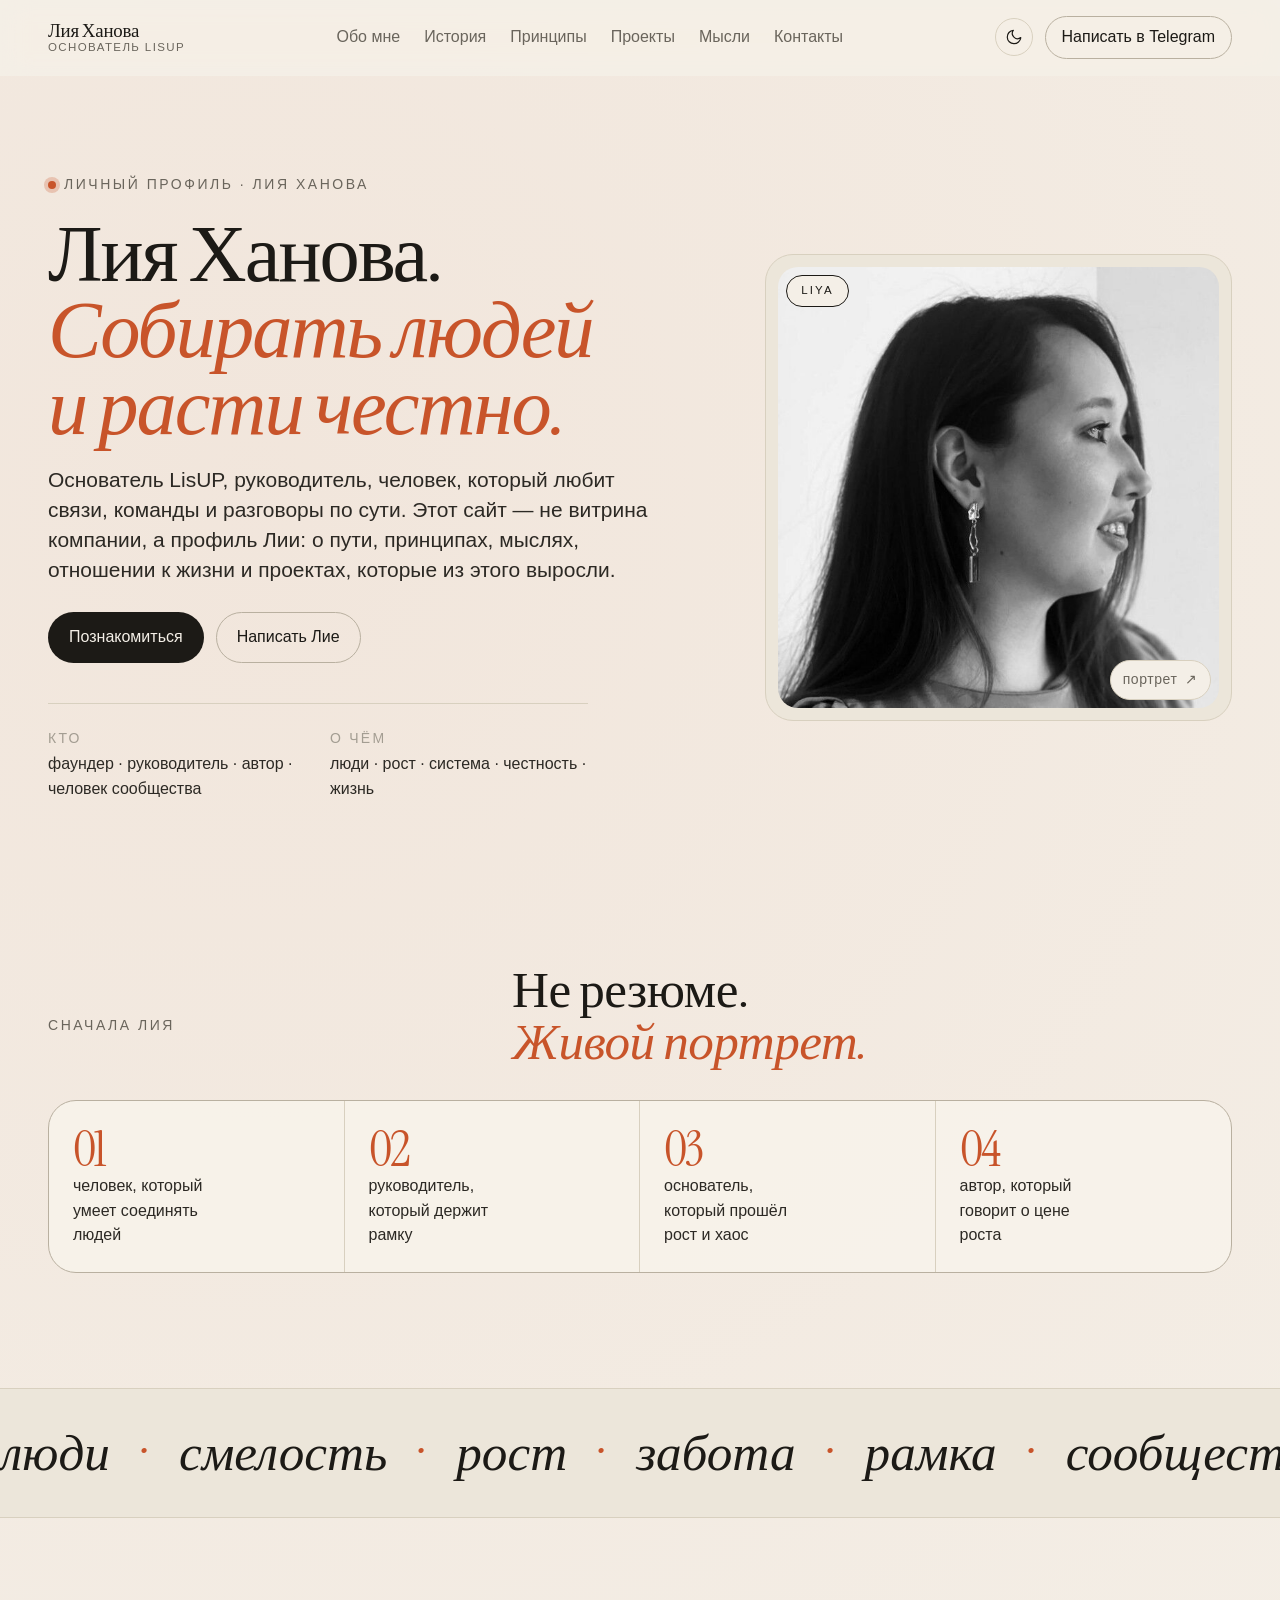
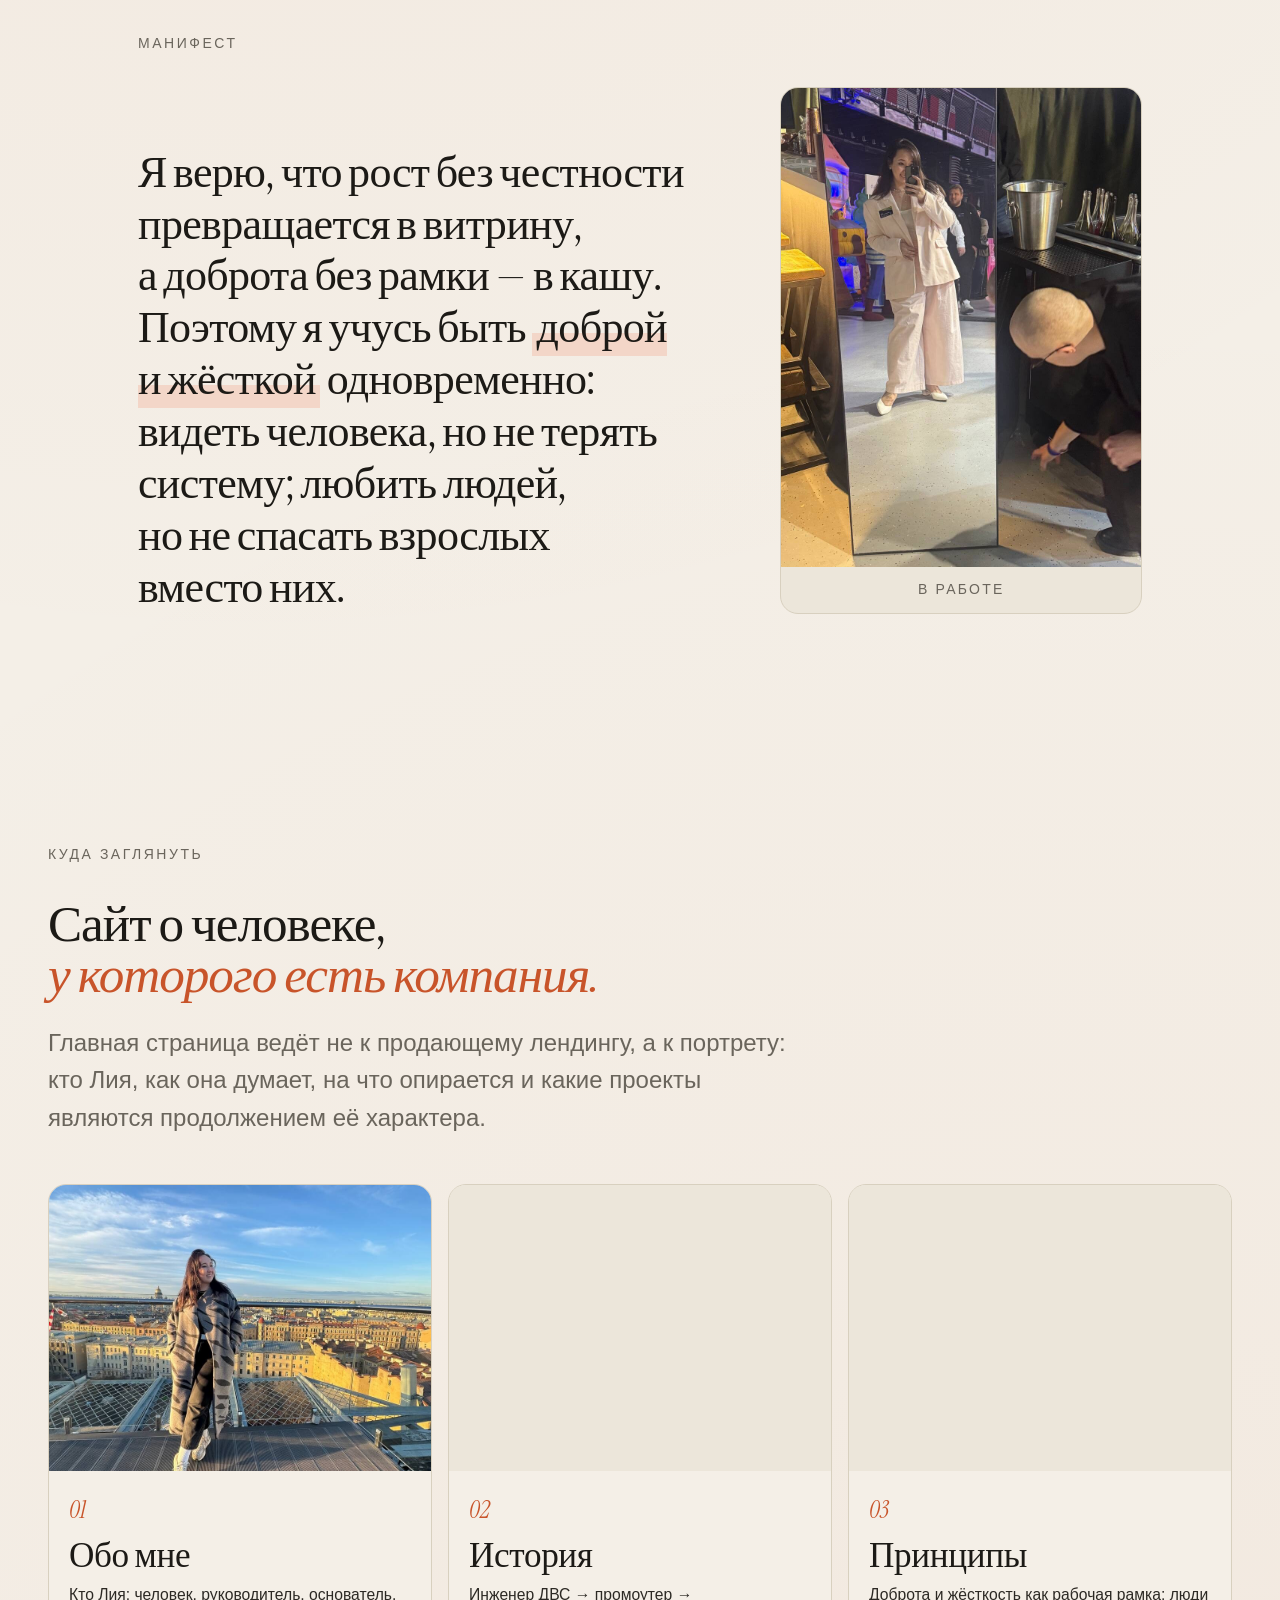
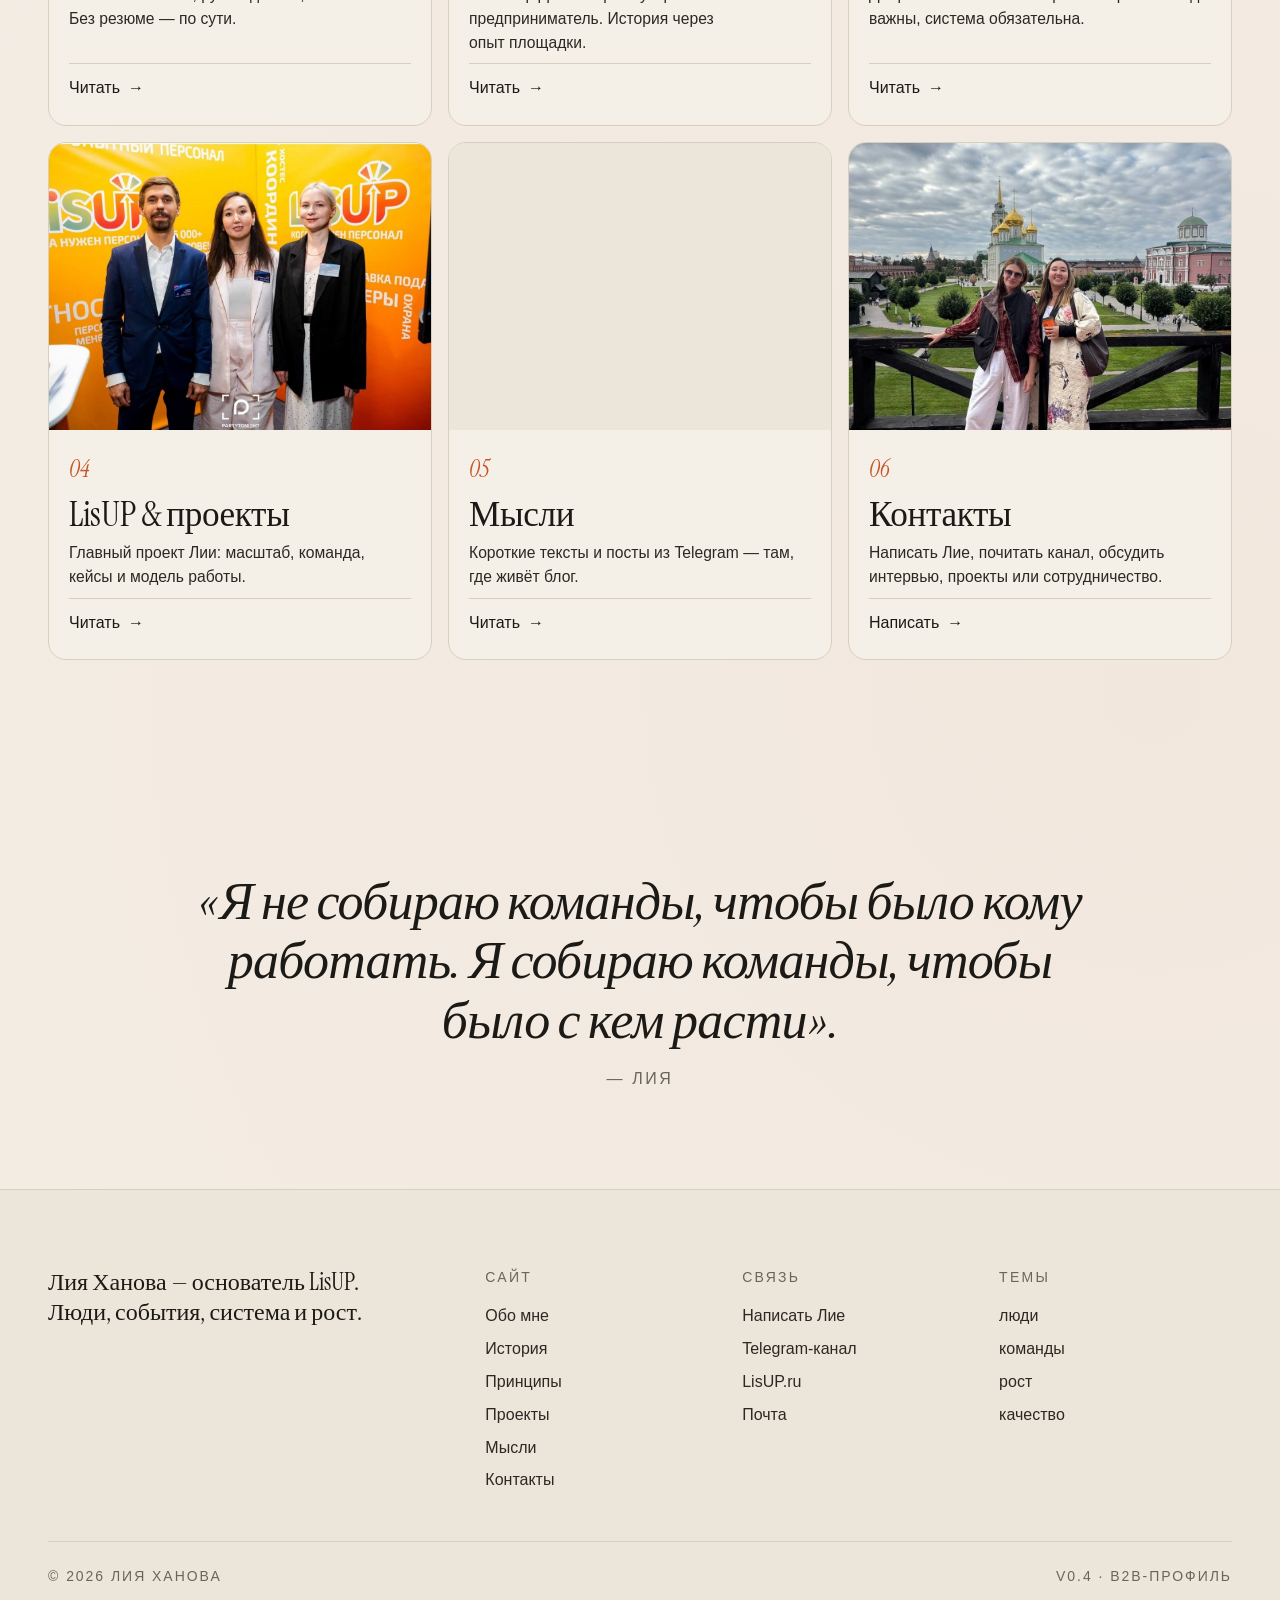
==== index.html @ 0cf1e31a "Add files via upload" ====
<!doctype html>
<html lang="ru" data-theme="light">
  <head>
    <meta charset="utf-8" />
    <meta name="viewport" content="width=device-width, initial-scale=1" />
    <title>Лия Ханова — основатель LisUP</title>
    <meta name="description" content="Лия Ханова — основатель LisUP. Личный сайт: о людях, командах, росте и наставничестве. Принципы, история, проекты, мысли и контакты." />
    <meta name="theme-color" content="#F4EFE7" />
    <meta property="og:title" content="Лия Ханова — основатель LisUP" />
    <meta property="og:description" content="Лия Ханова — основатель LisUP. Личный сайт: о людях, командах, росте и наставничестве. Принципы, история, проекты, мысли и контакты." />
    <meta property="og:type" content="profile" />
    <meta property="og:locale" content="ru_RU" />
    <meta property="og:image" content="assets/images/liya-hero-portrait.jpg" />

    <link rel="preconnect" href="https://api.fontshare.com" />
    <link rel="preconnect" href="https://fonts.googleapis.com" />
    <link rel="preconnect" href="https://fonts.gstatic.com" crossorigin />
    <link href="https://api.fontshare.com/v2/css?f[]=satoshi@300,400,500,700&display=swap" rel="stylesheet" />
    <link href="https://fonts.googleapis.com/css2?family=Instrument+Serif:ital@0;1&display=swap" rel="stylesheet" />

    <link rel="stylesheet" href="styles.css" />

    <script type="application/ld+json">
      {
        "@context": "https://schema.org",
        "@type": "Person",
        "name": "Лия Ханова",
        "jobTitle": "Основатель LisUP",
        "url": "https://lisup.ru",
        "email": "Liya.khanova@gmail.com",
        "sameAs": ["https://t.me/liyakhanova", "https://t.me/liya_khanova", "https://lisup.ru"],
        "worksFor": { "@type": "Organization", "name": "LisUP", "url": "https://lisup.ru" }
      }
    </script>
  </head>
  <body>
    <a class="sr-only-focusable" href="#main">Перейти к содержимому</a>

    <header class="site-header" id="header">
      <a class="brand" href="index.html" aria-label="Лия Ханова, на главную">
        <span class="brand__text">
          <span class="brand__name">Лия Ханова</span>
          <span class="brand__role">основатель LisUP</span>
        </span>
      </a>

      <nav class="site-nav" aria-label="Главная навигация">
          <a href="about.html">Обо мне</a>
          <a href="story.html">История</a>
          <a href="principles.html">Принципы</a>
          <a href="projects.html">Проекты</a>
          <a href="thoughts.html">Мысли</a>
          <a href="contacts.html">Контакты</a>
      </nav>

      <div class="header-actions">
        <button class="theme-toggle" data-theme-toggle aria-label="Переключить тему" type="button"></button>
        <a class="btn btn--ghost header-cta" href="https://t.me/liyakhanova" target="_blank" rel="noopener">Написать в&nbsp;Telegram</a>
      </div>

      <button class="menu-toggle" type="button" aria-label="Открыть меню" aria-expanded="false" aria-controls="mobile-nav">
        <span></span><span></span><span></span>
      </button>
    </header>

    <div class="mobile-nav" id="mobile-nav" hidden>
      <a href="index.html" aria-current="page">Главная</a>
      <a href="about.html">Обо мне</a>
      <a href="story.html">История</a>
      <a href="principles.html">Принципы</a>
      <a href="projects.html">Проекты</a>
      <a href="thoughts.html">Мысли</a>
      <a href="contacts.html">Контакты</a>
      <a href="https://t.me/liyakhanova" target="_blank" rel="noopener">Написать →</a>
      <a href="https://t.me/liya_khanova" target="_blank" rel="noopener">Почитать канал →</a>
      <a href="https://lisup.ru" target="_blank" rel="noopener">LisUP →</a>
    </div>

    <main id="main">
      <!-- HERO -->
      <section class="hero" id="top">
        <div class="hero__grid">
          <div class="hero__eyebrow">
            <span class="dot" aria-hidden="true"></span>
            <span>Личный профиль · Лия Ханова</span>
          </div>

          <h1 class="hero__title">
            Лия Ханова.<br />
            <em>Собирать людей и&nbsp;расти честно.</em>
          </h1>

          <p class="hero__lede">
            Основатель LisUP, руководитель, человек, который любит связи,
            команды и&nbsp;разговоры по&nbsp;сути. Этот сайт&nbsp;— не&nbsp;витрина
            компании, а&nbsp;профиль Лии: о&nbsp;пути, принципах, мыслях,
            отношении к&nbsp;жизни и&nbsp;проектах, которые из&nbsp;этого выросли.
          </p>

          <div class="hero__actions">
            <a class="btn btn--primary" href="about.html">Познакомиться</a>
            <a class="btn btn--ghost" href="https://t.me/liyakhanova" target="_blank" rel="noopener">Написать Лие</a>
          </div>

          <div class="hero__meta">
            <div>
              <span class="hero__meta-key">Кто</span>
              <span class="hero__meta-val">фаундер · руководитель · автор · человек сообщества</span>
            </div>
            <div>
              <span class="hero__meta-key">О чём</span>
              <span class="hero__meta-val">люди · рост · система · честность · жизнь</span>
            </div>
          </div>
        </div>

        <figure class="hero__portrait">
          <img src="assets/images/liya-hero-portrait.jpg" alt="Лия Ханова — портрет в профиль, чёрно-белая фотография" width="640" height="640" fetchpriority="high" decoding="async" />
          <span class="hero__sticker" aria-hidden="true">LIYA</span>
          <figcaption class="hero__caption"><span>портрет</span><span aria-hidden="true">↗</span></figcaption>
        </figure>
      </section>

      <!-- PERSONAL ENTRY POINTS -->
      <section class="metrics-strip section" aria-labelledby="metrics-title">
        <div class="metrics-strip__head">
          <p class="section__num">Сначала Лия</p>
          <h2 id="metrics-title">Не&nbsp;резюме.<br /><em>Живой портрет.</em></h2>
        </div>
        <div class="metric-grid">
          <article class="metric-card">
            <span class="metric-card__value">01</span>
            <span class="metric-card__label">человек, который умеет соединять людей</span>
          </article>
          <article class="metric-card">
            <span class="metric-card__value">02</span>
            <span class="metric-card__label">руководитель, который держит рамку</span>
          </article>
          <article class="metric-card">
            <span class="metric-card__value">03</span>
            <span class="metric-card__label">основатель, который прошёл рост и&nbsp;хаос</span>
          </article>
          <article class="metric-card">
            <span class="metric-card__value">04</span>
            <span class="metric-card__label">автор, который говорит о&nbsp;цене роста</span>
          </article>
        </div>
      </section>

      <!-- TICKER -->
      <div class="ticker" aria-hidden="true">
        <div class="ticker__track">
          <span>люди</span><span>·</span><span>смелость</span><span>·</span><span>рост</span><span>·</span><span>забота</span><span>·</span><span>рамка</span><span>·</span><span>сообщество</span><span>·</span><span>честность</span><span>·</span>
          <span>люди</span><span>·</span><span>смелость</span><span>·</span><span>рост</span><span>·</span><span>забота</span><span>·</span><span>рамка</span><span>·</span><span>сообщество</span><span>·</span><span>честность</span><span>·</span>
        </div>
      </div>

      <!-- MANIFESTO -->
      <section class="manifesto section" id="manifesto">
        <p class="section__num">Манифест</p>
        <div class="manifesto__grid">
          <p class="manifesto__text">
            Я&nbsp;верю, что рост без честности превращается в&nbsp;витрину,
            а&nbsp;доброта без рамки&nbsp;— в&nbsp;кашу. Поэтому я&nbsp;учусь быть
            <mark>доброй и&nbsp;жёсткой</mark> одновременно: видеть человека,
            но&nbsp;не&nbsp;терять систему; любить людей, но&nbsp;не&nbsp;спасать
            взрослых вместо них.
          </p>
          <figure class="manifesto__photo">
            <img src="assets/images/liya-mirror-portrait.jpg" alt="Лия в светлом костюме перед зеркалом" width="960" height="1280" loading="lazy" decoding="async" />
            <figcaption>в&nbsp;работе</figcaption>
          </figure>
        </div>
      </section>

      <!-- HIGHLIGHTS -->
      <section class="highlights section">
        <p class="section__num">Куда заглянуть</p>
        <h2 class="section__title">Сайт о&nbsp;человеке,<br /><em>у&nbsp;которого есть компания.</em></h2>
        <p class="section__lede">
          Главная страница ведёт не&nbsp;к&nbsp;продающему лендингу, а&nbsp;к&nbsp;портрету:
          кто Лия, как она думает, на&nbsp;что опирается и&nbsp;какие проекты
          являются продолжением её характера.
        </p>

        <div class="highlights__grid">
          <a class="highlight" href="about.html">
            <figure><img src="assets/images/liya-hero-rooftop.jpg" alt="Лия на крыше" loading="lazy" decoding="async" /></figure>
            <div class="highlight__body">
              <span class="highlight__num">01</span>
              <h3>Обо мне</h3>
              <p>Кто Лия: человек, руководитель, основатель. Без резюме&nbsp;— по&nbsp;сути.</p>
              <span class="highlight__more">Читать <span aria-hidden="true">→</span></span>
            </div>
          </a>

          <a class="highlight" href="story.html">
            <figure><img src="assets/images/liya-mascot-day.jpg" alt="Из ранних кадров" loading="lazy" decoding="async" /></figure>
            <div class="highlight__body">
              <span class="highlight__num">02</span>
              <h3>История</h3>
              <p>Инженер ДВС → промоутер → предприниматель. История через опыт площадки.</p>
              <span class="highlight__more">Читать <span aria-hidden="true">→</span></span>
            </div>
          </a>

          <a class="highlight" href="principles.html">
            <figure><img src="assets/images/liya-yellow-quiet.jpg" alt="Тишина между событиями" loading="lazy" decoding="async" /></figure>
            <div class="highlight__body">
              <span class="highlight__num">03</span>
              <h3>Принципы</h3>
              <p>Доброта и&nbsp;жёсткость как рабочая рамка: люди важны, система обязательна.</p>
              <span class="highlight__more">Читать <span aria-hidden="true">→</span></span>
            </div>
          </a>

          <a class="highlight" href="projects.html">
            <figure><img src="assets/images/liya-lisup-team.jpg" alt="Команда у стенда LisUP" loading="lazy" decoding="async" /></figure>
            <div class="highlight__body">
              <span class="highlight__num">04</span>
              <h3>LisUP &amp;&nbsp;проекты</h3>
              <p>Главный проект Лии: масштаб, команда, кейсы и&nbsp;модель работы.</p>
              <span class="highlight__more">Читать <span aria-hidden="true">→</span></span>
            </div>
          </a>

          <a class="highlight" href="thoughts.html">
            <figure><img src="assets/images/liya-stage-speaking.jpg" alt="Лия на сцене" loading="lazy" decoding="async" /></figure>
            <div class="highlight__body">
              <span class="highlight__num">05</span>
              <h3>Мысли</h3>
              <p>Короткие тексты и&nbsp;посты из&nbsp;Telegram&nbsp;— там, где живёт блог.</p>
              <span class="highlight__more">Читать <span aria-hidden="true">→</span></span>
            </div>
          </a>

          <a class="highlight" href="contacts.html">
            <figure><img src="assets/images/liya-friends-kremlin.jpg" alt="Лия с близким человеком" loading="lazy" decoding="async" /></figure>
            <div class="highlight__body">
              <span class="highlight__num">06</span>
              <h3>Контакты</h3>
              <p>Написать Лие, почитать канал, обсудить интервью, проекты или сотрудничество.</p>
              <span class="highlight__more">Написать <span aria-hidden="true">→</span></span>
            </div>
          </a>
        </div>
      </section>

      <!-- PULL QUOTE -->
      <aside class="pullquote">
        <blockquote>
          &laquo;Я&nbsp;не&nbsp;собираю команды, чтобы было кому работать.
          Я&nbsp;собираю команды, чтобы было с&nbsp;кем расти&raquo;.
        </blockquote>
        <cite>— Лия</cite>
      </aside>

    </main>

    <footer class="site-footer">
      <div class="site-footer__inner">
        <div class="site-footer__brand">
          <p class="site-footer__tag">
            Лия Ханова — основатель LisUP.<br />
            Люди, события, система и&nbsp;рост.
          </p>
        </div>

        <nav class="site-footer__nav" aria-label="Подвал">
          <div>
            <p class="site-footer__heading">Сайт</p>
            <a href="about.html">Обо мне</a>
            <a href="story.html">История</a>
            <a href="principles.html">Принципы</a>
            <a href="projects.html">Проекты</a>
            <a href="thoughts.html">Мысли</a>
            <a href="contacts.html">Контакты</a>
          </div>
          <div>
            <p class="site-footer__heading">Связь</p>
            <a href="https://t.me/liyakhanova" target="_blank" rel="noopener">Написать Лие</a>
            <a href="https://t.me/liya_khanova" target="_blank" rel="noopener">Telegram-канал</a>
            <a href="https://lisup.ru" target="_blank" rel="noopener">LisUP.ru</a>
            <a href="mailto:Liya.khanova@gmail.com">Почта</a>
          </div>
          <div>
            <p class="site-footer__heading">Темы</p>
            <span>люди</span>
            <span>команды</span>
            <span>рост</span>
            <span>качество</span>
          </div>
        </nav>
      </div>

      <div class="site-footer__legal">
        <span>© 2026 Лия Ханова</span>
        <span>v0.4 · B2B-профиль</span>
      </div>
    </footer>

    <script src="script.js" defer></script>
  <script data-pplx-inline-edit>
(function () {
  if (window === window.top) return;

  const allowedParentOrigins = ["https://www.perplexity.ai","https://perplexity.ai","https://testing.perplexity.ai","https://staging.perplexity.ai","https://*.preview.i.perplexity.ai","http://localhost:3000","http://127.0.0.1:3000","http://localhost:5173","http://127.0.0.1:5173"];
  const MAX_FONT_BYTES = 500 * 1024;
  const MAX_TOTAL_FONT_BYTES = 2 * 1024 * 1024;
  let scrollForwarding = false;
  let scrollRaf = 0;
  let trustedTopOrigin = null;

  // Allow entries like "https://*.preview.i.perplexity.ai" — the wildcard
  // matches a single DNS label (no dots), so "https://*.foo" cannot stretch
  // across multiple labels.
  function matchesAllowedOrigin(origin) {
    if (!origin) return false;
    for (const entry of allowedParentOrigins) {
      if (!entry.includes("*")) {
        if (entry === origin) return true;
        continue;
      }
      const pattern = new RegExp(
        "^" +
          entry.replace(/[.+?^${}()|[\]\\]/g, "\\$&").replace(/\*/g, "[^.]+") +
          "$",
      );
      if (pattern.test(origin)) return true;
    }
    return false;
  }

  // Trust decision: when the sender is same-origin-visible (event.origin is a
  // real origin like https://www.perplexity.ai) we trust event.origin directly.
  // When event.origin is "null" (opaque broker srcdoc), we fall back to the
  // broker's stamped `parentOrigin` to identify the top window. The fallback
  // is claim-only — we rely on the browser's native `targetOrigin` enforcement
  // on the response path (see postToTrustedTop) to ensure replies can't be
  // delivered to anyone but the actual top window of that claimed origin.
  function getTrustedParentOrigin(event) {
    const forwardedParentOrigin =
      typeof event.data.parentOrigin === "string" ? event.data.parentOrigin : null;
    const parentOrigin = event.origin === "null" ? forwardedParentOrigin : event.origin;
    return matchesAllowedOrigin(parentOrigin) ? parentOrigin : null;
  }

  // All responses go to window.top with targetOrigin = the allowlisted origin.
  // An attacker that iframes us inside their own null-origin broker can claim
  // any parentOrigin they like, but the browser will drop the reply whenever
  // the real top's origin doesn't match — so the screenshot never leaves.
  function postToTrustedTop(message) {
    if (!trustedTopOrigin) return;
    try {
      window.top.postMessage(message, trustedTopOrigin);
    } catch (_error) {}
  }

  function inlineAll(original, clone) {
    if (original.nodeType !== 1 || clone.nodeType !== 1) return;

    try {
      const computedStyle = getComputedStyle(original);
      // cssText on a computed style is the serialized declaration in modern
      // Chromium/Safari — a single read beats enumerating ~400 longhand
      // properties. Firefox returns "" here, so we fall back on empty.
      const serialized = computedStyle.cssText;
      if (serialized) {
        clone.style.cssText = serialized;
      } else {
        const parts = new Array(computedStyle.length);
        for (let index = 0; index < computedStyle.length; index += 1) {
          const property = computedStyle[index];
          parts[index] = `${property}:${computedStyle.getPropertyValue(property)};`;
        }
        clone.style.cssText = parts.join("");
      }
    } catch (_error) {}

    const originalChildren = original.children;
    const clonedChildren = clone.children;
    for (
      let index = 0;
      index < originalChildren.length && index < clonedChildren.length;
      index += 1
    ) {
      inlineAll(originalChildren[index], clonedChildren[index]);
    }
  }

  function extractFontUrl(srcValue) {
    const matches = [
      ...srcValue.matchAll(
        /url\(["']?([^"')]+)["']?\)(?:\s*format\(["']?([^"')]+)["']?\))?/gi,
      ),
    ];
    if (matches.length === 0) return null;
    const woff2 = matches.find((m) => m[2] && m[2].toLowerCase().includes("woff2"));
    if (woff2) return woff2[1];
    const woff = matches.find((m) => m[2] && m[2].toLowerCase().includes("woff"));
    if (woff) return woff[1];
    return matches[0][1];
  }

  // Cache resolved font URL -> data URI across captures. Fonts on a page
  // essentially never change, and a batch run emits multiple captures back to
  // back — without this we'd refetch + re-base64 every time.
  const fontDataUriCache = new Map();
  const SRC_DECLARATION_RE = /src\s*:\s*[^;}]+/i;

  async function fetchAsDataUri(url) {
    if (fontDataUriCache.has(url)) return fontDataUriCache.get(url);
    let dataUri = null;
    try {
      const response = await fetch(url, { mode: "cors", credentials: "omit" });
      if (response.ok) {
        const blob = await response.blob();
        if (blob.size <= MAX_FONT_BYTES) {
          dataUri = await new Promise((resolve) => {
            const reader = new FileReader();
            reader.onloadend = () =>
              resolve(typeof reader.result === "string" ? reader.result : null);
            reader.onerror = () => resolve(null);
            reader.readAsDataURL(blob);
          });
        }
      }
    } catch (_error) {
      dataUri = null;
    }
    fontDataUriCache.set(url, dataUri);
    return dataUri;
  }

  function collectFontFaceRuleTexts() {
    const rules = [];
    for (const sheet of document.styleSheets) {
      let cssRules;
      try {
        cssRules = sheet.cssRules;
      } catch (_error) {
        continue;
      }
      if (!cssRules) continue;
      for (const rule of cssRules) {
        const cssText = rule.cssText || "";
        if (cssText.startsWith("@font-face")) rules.push(cssText);
      }
    }
    return rules;
  }

  async function buildInlinedFontCss() {
    const ruleTexts = collectFontFaceRuleTexts();
    if (ruleTexts.length === 0) return null;

    const resolved = ruleTexts.map((cssText) => {
      if (!SRC_DECLARATION_RE.test(cssText)) return null;
      const srcMatch = cssText.match(/src\s*:\s*([^;}]+)[;}]/i);
      if (!srcMatch) return null;
      const url = extractFontUrl(srcMatch[1]);
      if (!url) return null;
      try {
        return { cssText, url: new URL(url, document.baseURI).href };
      } catch (_error) {
        return null;
      }
    });

    const dataUris = await Promise.all(
      resolved.map((entry) => (entry ? fetchAsDataUri(entry.url) : Promise.resolve(null))),
    );

    const inlined = [];
    let totalBytes = 0;
    for (let index = 0; index < resolved.length; index += 1) {
      const entry = resolved[index];
      const dataUri = dataUris[index];
      if (!entry || !dataUri) continue;
      const approxBytes = dataUri.length * 0.75;
      if (totalBytes + approxBytes > MAX_TOTAL_FONT_BYTES) break;
      totalBytes += approxBytes;
      inlined.push(entry.cssText.replace(SRC_DECLARATION_RE, `src: url("${dataUri}")`));
    }
    return inlined.length > 0 ? inlined.join("\n") : null;
  }

  function stripExternal(clone) {
    const images = clone.querySelectorAll("img");
    for (let index = 0; index < images.length; index += 1) {
      const src = images[index].getAttribute("src");
      if (src && !src.startsWith("data:")) images[index].removeAttribute("src");
    }

    const elements = clone.querySelectorAll("*");
    for (let index = 0; index < elements.length; index += 1) {
      const style = elements[index].style.cssText;
      if (style && style.includes("url(")) {
        elements[index].style.cssText = style.replace(
          /url\(["']?(?!data:)[^)"']*["']?\)/gi,
          "none",
        );
      }
    }
  }

  function emitScroll() {
    scrollRaf = 0;
    if (!scrollForwarding) return;
    postToTrustedTop({
      type: "INLINE_EDIT_SCROLL",
      scrollX: window.scrollX,
      scrollY: window.scrollY,
    });
  }

  window.addEventListener(
    "scroll",
    function () {
      if (!scrollForwarding || scrollRaf) return;
      scrollRaf = requestAnimationFrame(emitScroll);
    },
    { passive: true, capture: true },
  );

  async function handleCaptureRequest(event) {
    const requestId = event.data.requestId;
    const scrollX = window.scrollX;
    const scrollY = window.scrollY;
    const width = window.innerWidth;
    const height = window.innerHeight;

    function postResult(dataUrl) {
      postToTrustedTop({
        type: "INLINE_EDIT_SCREENSHOT_RESULT",
        requestId,
        dataUrl,
        scrollX,
        scrollY,
      });
    }

    try {
      // Wait for any pending web fonts to resolve so both inline metrics and
      // the @font-face inlining below see the same loaded faces.
      if (document.fonts && document.fonts.ready) {
        try {
          await document.fonts.ready;
        } catch (_error) {}
      }

      const clone = document.documentElement.cloneNode(true);
      inlineAll(document.documentElement, clone);

      const removedNodes = clone.querySelectorAll("script,link[rel=\"stylesheet\"],style");
      for (let index = 0; index < removedNodes.length; index += 1) {
        removedNodes[index].remove();
      }

      stripExternal(clone);

      // Re-embed web fonts as data-URI @font-face rules so the SVG rasterizer
      // can resolve them — external font URLs aren't fetched during
      // foreignObject rendering, which would otherwise force a fallback face
      // and change text metrics.
      const inlinedFontCss = await buildInlinedFontCss();
      if (inlinedFontCss) {
        const styleEl = document.createElement("style");
        styleEl.textContent = inlinedFontCss;
        const head = clone.querySelector("head");
        if (head) head.appendChild(styleEl);
        else clone.insertBefore(styleEl, clone.firstChild);
      }

      const html = new XMLSerializer().serializeToString(clone);
      const svg =
        `<svg xmlns="http://www.w3.org/2000/svg" width="${width}" height="${height}">` +
        '<foreignObject width="100%" height="100%">' +
        `<div xmlns="http://www.w3.org/1999/xhtml" style="width:${width}px;height:${height}px;overflow:hidden">` +
        `<div style="transform:translate(-${scrollX}px,-${scrollY}px);transform-origin:top left">` +
        html +
        "</div></div></foreignObject></svg>";
      const svgUrl = `data:image/svg+xml;charset=utf-8,${encodeURIComponent(svg)}`;
      const image = new Image();
      image.onload = function () {
        const canvas = document.createElement("canvas");
        canvas.width = width;
        canvas.height = height;
        canvas.getContext("2d").drawImage(image, 0, 0);
        postResult(canvas.toDataURL("image/png"));
      };
      image.onerror = function () {
        postResult(null);
      };
      image.src = svgUrl;
    } catch (_error) {
      postResult(null);
    }
  }

  window.addEventListener("message", function (event) {
    if (!event.data) return;
    // Only accept messages from the direct parent frame. Blocks sibling /
    // unrelated-window postMessage senders that could otherwise reach us.
    if (event.source !== window.parent) return;

    const trustedParentOrigin = getTrustedParentOrigin(event);
    if (!trustedParentOrigin) return;
    trustedTopOrigin = trustedParentOrigin;

    if (event.data.type === "INLINE_EDIT_SCROLL_START") {
      scrollForwarding = true;
      emitScroll();
      return;
    }

    if (event.data.type === "INLINE_EDIT_SCROLL_STOP") {
      scrollForwarding = false;
      if (scrollRaf) cancelAnimationFrame(scrollRaf);
      scrollRaf = 0;
      return;
    }

    if (event.data.type !== "INLINE_EDIT_CAPTURE_REQUEST") return;

    handleCaptureRequest(event);
  });
})();


</script></body>
</html>
---- styles.css ----
/* ==========================================================================
   Liya Khanova — Personal Profile (multipage)
   Editorial-modern: warm paper, deep ink, single warm clay accent.
   Display: Instrument Serif (italic for emotion). Body: Satoshi.
   ========================================================================== */

/* ---------- Tokens ---------- */

:root,
[data-theme='light'] {
  --paper: #f4efe7;
  --paper-2: #ece6da;
  --paper-3: #e3dccd;
  --color-bg: var(--paper);
  --color-surface: #faf6ee;
  --color-surface-2: #efe9dd;

  --ink: #1c1a16;
  --ink-soft: #2c2924;
  --color-text: var(--ink);
  --color-text-muted: #6a655c;
  --color-text-faint: #a39d92;
  --color-text-inverse: var(--paper);

  --accent: #c8542a;
  --accent-deep: #9d3a1a;
  --accent-soft: #e58f6c;
  --accent-tint: #f3d6c8;

  --color-primary: var(--accent);
  --color-primary-hover: var(--accent-deep);

  --border: #d8d0bf;
  --border-strong: #b9b0a0;

  --text-xs: clamp(0.75rem, 0.7rem + 0.25vw, 0.875rem);
  --text-sm: clamp(0.875rem, 0.8rem + 0.35vw, 1rem);
  --text-base: clamp(1rem, 0.95rem + 0.25vw, 1.125rem);
  --text-lg: clamp(1.125rem, 1rem + 0.75vw, 1.5rem);
  --text-xl: clamp(1.5rem, 1.2rem + 1.25vw, 2.25rem);
  --text-2xl: clamp(2rem, 1.2rem + 2.5vw, 3.5rem);
  --text-3xl: clamp(2.5rem, 1rem + 4vw, 5rem);
  --text-hero: clamp(2.65rem, 0.75rem + 5.35vw, 6.15rem);

  --space-1: 0.25rem;
  --space-2: 0.5rem;
  --space-3: 0.75rem;
  --space-4: 1rem;
  --space-5: 1.25rem;
  --space-6: 1.5rem;
  --space-8: 2rem;
  --space-10: 2.5rem;
  --space-12: 3rem;
  --space-16: 4rem;
  --space-20: 5rem;
  --space-24: 6rem;
  --space-32: 8rem;

  --radius-sm: 4px;
  --radius-md: 10px;
  --radius-lg: 18px;
  --radius-xl: 28px;
  --radius-full: 9999px;

  --transition: 220ms cubic-bezier(0.16, 1, 0.3, 1);

  --content-narrow: 720px;
  --content-default: 1080px;
  --content-wide: 1280px;

  --font-display: 'Instrument Serif', 'Iowan Old Style', Georgia, serif;
  --font-body:
    'Satoshi', 'Inter', -apple-system, BlinkMacSystemFont, 'Segoe UI', sans-serif;
}

[data-theme='dark'] {
  --paper: #14110d;
  --paper-2: #1b1814;
  --paper-3: #221e18;
  --color-bg: var(--paper);
  --color-surface: #1b1814;
  --color-surface-2: #211d17;

  --ink: #ece5d4;
  --ink-soft: #d8d1bf;
  --color-text: var(--ink);
  --color-text-muted: #9a9282;
  --color-text-faint: #6a6356;
  --color-text-inverse: #1c1a16;

  --accent: #e57b4f;
  --accent-deep: #c8542a;
  --accent-soft: #f4a884;
  --accent-tint: #3a2a22;

  --color-primary: var(--accent);
  --color-primary-hover: var(--accent-soft);

  --border: #36312a;
  --border-strong: #514a40;
}

/* ---------- Reset & base ---------- */

*,
*::before,
*::after {
  box-sizing: border-box;
  margin: 0;
  padding: 0;
}

html {
  -webkit-font-smoothing: antialiased;
  -moz-osx-font-smoothing: grayscale;
  text-rendering: optimizeLegibility;
  scroll-behavior: smooth;
  scroll-padding-top: 96px;
}

body {
  min-height: 100dvh;
  font-family: var(--font-body);
  font-size: var(--text-base);
  line-height: 1.55;
  color: var(--color-text);
  background: var(--color-bg);
  font-feature-settings: 'ss01', 'ss02', 'cv11';
  background-image:
    radial-gradient(circle at 20% 10%, color-mix(in oklab, var(--accent) 6%, transparent), transparent 40%),
    radial-gradient(circle at 90% 80%, color-mix(in oklab, var(--accent) 5%, transparent), transparent 50%);
}

img,
svg,
video {
  display: block;
  max-width: 100%;
  height: auto;
}
ul[role='list'],
ol[role='list'] {
  list-style: none;
}
input,
button,
textarea,
select {
  font: inherit;
  color: inherit;
}
button {
  cursor: pointer;
  background: none;
  border: none;
}

h1,
h2,
h3,
h4 {
  text-wrap: balance;
  line-height: 1.08;
  font-weight: 500;
  letter-spacing: -0.01em;
}
p {
  text-wrap: pretty;
  max-width: 64ch;
}

a {
  color: inherit;
  text-decoration: none;
  transition:
    color var(--transition),
    background var(--transition),
    border-color var(--transition),
    opacity var(--transition);
}

::selection {
  background: var(--accent);
  color: var(--paper);
}

:focus-visible {
  outline: 2px solid var(--accent);
  outline-offset: 3px;
  border-radius: 4px;
}

@media (prefers-reduced-motion: reduce) {
  *,
  *::before,
  *::after {
    animation-duration: 0.01ms !important;
    animation-iteration-count: 1 !important;
    transition-duration: 0.01ms !important;
    scroll-behavior: auto !important;
  }
}

.sr-only-focusable {
  position: absolute;
  left: -9999px;
}
.sr-only-focusable:focus {
  left: var(--space-4);
  top: var(--space-4);
  background: var(--ink);
  color: var(--paper);
  padding: var(--space-2) var(--space-4);
  z-index: 100;
  border-radius: 4px;
}

/* ---------- Layout helpers ---------- */

.section {
  padding-block: clamp(var(--space-16), 9vw, var(--space-32));
  padding-inline: clamp(var(--space-4), 4vw, var(--space-12));
  max-width: var(--content-wide);
  margin-inline: auto;
}

.section--narrow {
  max-width: 920px;
}

.section__num {
  font-family: var(--font-body);
  font-size: var(--text-xs);
  letter-spacing: 0.18em;
  text-transform: uppercase;
  color: var(--color-text-muted);
  margin-bottom: var(--space-8);
}

.section__title {
  font-family: var(--font-display);
  font-size: var(--text-2xl);
  font-weight: 400;
  line-height: 1;
  letter-spacing: -0.02em;
  color: var(--ink);
  margin-bottom: var(--space-6);
}
.section__title em {
  font-style: italic;
  color: var(--accent);
}

.section__lede {
  font-size: var(--text-lg);
  color: var(--color-text-muted);
  max-width: 56ch;
  margin-bottom: var(--space-12);
}

/* ---------- Buttons ---------- */

.btn {
  display: inline-flex;
  align-items: center;
  gap: var(--space-2);
  padding: 0.75rem 1.25rem;
  font-size: var(--text-sm);
  font-weight: 500;
  border-radius: var(--radius-full);
  border: 1px solid transparent;
  cursor: pointer;
  white-space: nowrap;
}
.btn--primary {
  background: var(--ink);
  color: var(--paper);
}
.btn--primary:hover {
  background: var(--accent);
  color: var(--paper);
}
.btn--ghost {
  background: transparent;
  color: var(--ink);
  border-color: var(--border-strong);
}
.btn--ghost:hover {
  border-color: var(--ink);
  background: var(--ink);
  color: var(--paper);
}

/* ---------- Header ---------- */

.site-header {
  position: sticky;
  top: 0;
  z-index: 50;
  display: flex;
  align-items: center;
  gap: var(--space-6);
  padding: var(--space-4) clamp(var(--space-4), 4vw, var(--space-12));
  background: color-mix(in oklab, var(--paper) 88%, transparent);
  backdrop-filter: saturate(180%) blur(14px);
  -webkit-backdrop-filter: saturate(180%) blur(14px);
  border-bottom: 1px solid transparent;
  transition: border-color var(--transition);
}
.site-header.is-scrolled {
  border-bottom-color: var(--border);
}

.brand {
  display: flex;
  align-items: center;
  color: var(--ink);
  flex-shrink: 0;
}
.brand__text {
  display: flex;
  flex-direction: column;
  line-height: 1.1;
}
.brand__name {
  font-family: var(--font-display);
  font-size: 1.18rem;
  letter-spacing: -0.01em;
}
.brand__role {
  font-size: 0.72rem;
  letter-spacing: 0.12em;
  text-transform: uppercase;
  color: var(--color-text-muted);
}

.site-nav {
  display: flex;
  gap: var(--space-6);
  margin-inline: auto;
}
.site-nav a {
  font-size: var(--text-sm);
  color: var(--color-text-muted);
  position: relative;
  padding: var(--space-2) 0;
}
.site-nav a:hover,
.site-nav a[aria-current='page'] {
  color: var(--ink);
}
.site-nav a::after {
  content: '';
  position: absolute;
  inset: auto 0 -2px 0;
  height: 1px;
  background: var(--accent);
  transform: scaleX(0);
  transform-origin: left;
  transition: transform var(--transition);
}
.site-nav a:hover::after,
.site-nav a[aria-current='page']::after {
  transform: scaleX(1);
}

.header-actions {
  display: flex;
  align-items: center;
  gap: var(--space-3);
}
.theme-toggle {
  width: 38px;
  height: 38px;
  display: grid;
  place-items: center;
  border-radius: 50%;
  border: 1px solid var(--border);
  color: var(--ink);
}
.theme-toggle:hover {
  border-color: var(--ink);
  background: var(--ink);
  color: var(--paper);
}
.header-cta {
  padding: 0.5rem 1rem;
  font-size: var(--text-sm);
}

.menu-toggle {
  display: none;
  width: 40px;
  height: 40px;
  flex-direction: column;
  justify-content: center;
  gap: 5px;
  align-items: center;
  border: 1px solid var(--border);
  border-radius: 50%;
  color: var(--ink);
}
.menu-toggle span {
  display: block;
  width: 16px;
  height: 1.5px;
  background: currentColor;
}

.mobile-nav {
  position: fixed;
  inset: 64px 0 auto 0;
  z-index: 49;
  background: var(--paper);
  border-bottom: 1px solid var(--border);
  padding: var(--space-6) var(--space-4) var(--space-8);
  display: none; /* show only on mobile breakpoint when not [hidden] */
  flex-direction: column;
  gap: var(--space-4);
}
.mobile-nav[hidden] {
  display: none !important;
}
.mobile-nav a {
  font-family: var(--font-display);
  font-size: var(--text-xl);
  color: var(--ink);
  border-bottom: 1px solid var(--border);
  padding-bottom: var(--space-2);
}
.mobile-nav a[aria-current='page'] {
  color: var(--accent);
}

@media (max-width: 980px) {
  .site-nav,
  .header-cta {
    display: none;
  }
  .menu-toggle {
    display: flex;
  }
  .header-actions {
    margin-inline-start: auto;
  }
  .mobile-nav:not([hidden]) {
    display: flex;
  }
}

/* ---------- Page Header (interior pages) ---------- */

.page-head {
  max-width: var(--content-wide);
  margin: 0 auto;
  padding: clamp(var(--space-12), 8vw, var(--space-24)) clamp(var(--space-4), 4vw, var(--space-12)) clamp(var(--space-8), 4vw, var(--space-12));
}
.page-head__crumbs {
  display: flex;
  gap: var(--space-2);
  align-items: center;
  font-size: var(--text-xs);
  letter-spacing: 0.18em;
  text-transform: uppercase;
  color: var(--color-text-muted);
  margin-bottom: var(--space-6);
}
.page-head__crumbs a:hover {
  color: var(--accent);
}
.page-head__crumbs span[aria-hidden='true'] {
  color: var(--color-text-faint);
}
.page-head h1 {
  font-family: var(--font-display);
  font-weight: 400;
  font-size: var(--text-3xl);
  line-height: 0.95;
  letter-spacing: -0.025em;
  color: var(--ink);
  max-width: 22ch;
}
.page-head h1 em {
  font-style: italic;
  color: var(--accent);
}
.page-head__lede {
  margin-top: var(--space-6);
  font-size: var(--text-lg);
  color: var(--color-text-muted);
  max-width: 60ch;
}

/* ---------- Hero (home) ---------- */

.hero {
  max-width: var(--content-wide);
  margin-inline: auto;
  padding: clamp(var(--space-10), 5vw, var(--space-20)) clamp(var(--space-4), 4vw, var(--space-12));
  display: grid;
  grid-template-columns: 1.4fr 1fr;
  gap: clamp(var(--space-8), 5vw, var(--space-16));
  align-items: center;
  min-height: calc(100vh - 76px);
}
.hero__grid {
  display: flex;
  flex-direction: column;
  gap: var(--space-5);
}

.hero__eyebrow {
  display: inline-flex;
  align-items: center;
  gap: var(--space-2);
  font-size: var(--text-xs);
  letter-spacing: 0.18em;
  text-transform: uppercase;
  color: var(--color-text-muted);
}
.hero__eyebrow .dot {
  width: 8px;
  height: 8px;
  border-radius: 50%;
  background: var(--accent);
  box-shadow: 0 0 0 4px color-mix(in oklab, var(--accent) 25%, transparent);
}

.hero__title {
  font-family: var(--font-display);
  font-weight: 400;
  font-size: var(--text-hero);
  line-height: 0.95;
  letter-spacing: -0.025em;
  color: var(--ink);
}
.hero__title em {
  font-style: italic;
  color: var(--accent);
}

.hero__lede {
  font-size: clamp(1.05rem, 0.95rem + 0.45vw, 1.32rem);
  color: var(--ink-soft);
  max-width: 52ch;
  line-height: 1.42;
}

.hero__actions {
  display: flex;
  gap: var(--space-3);
  flex-wrap: wrap;
  margin-top: var(--space-2);
}

.hero__meta {
  margin-top: var(--space-5);
  display: grid;
  grid-template-columns: repeat(2, minmax(0, 1fr));
  gap: var(--space-6);
  padding-top: var(--space-6);
  border-top: 1px solid var(--border);
  max-width: 540px;
}
.hero__meta div {
  display: flex;
  flex-direction: column;
  gap: 2px;
}
.hero__meta-key {
  font-size: var(--text-xs);
  letter-spacing: 0.16em;
  text-transform: uppercase;
  color: var(--color-text-faint);
}
.hero__meta-val {
  font-size: var(--text-sm);
  color: var(--ink-soft);
}

.hero__portrait {
  position: relative;
  background: var(--paper-2);
  border: 1px solid var(--border);
  border-radius: var(--radius-xl);
  padding: var(--space-3);
  aspect-ratio: 1 / 1;
  overflow: hidden;
}
.hero__portrait img {
  width: 100%;
  height: 100%;
  object-fit: cover;
  object-position: 60% 30%;
  border-radius: calc(var(--radius-xl) - 8px);
}
.hero__sticker {
  position: absolute;
  inset: var(--space-5) auto auto var(--space-5);
  background: var(--paper);
  border: 1px solid var(--ink);
  padding: 6px 14px;
  border-radius: var(--radius-full);
  font-size: 0.72rem;
  letter-spacing: 0.18em;
  color: var(--ink);
}
.hero__caption {
  position: absolute;
  inset: auto var(--space-5) var(--space-5) auto;
  background: var(--paper);
  border: 1px solid var(--border);
  padding: var(--space-2) var(--space-3);
  border-radius: var(--radius-full);
  font-size: var(--text-xs);
  letter-spacing: 0.04em;
  display: flex;
  align-items: center;
  gap: var(--space-2);
  color: var(--color-text-muted);
}

@media (max-width: 880px) {
  .hero {
    grid-template-columns: 1fr;
    min-height: auto;
    padding-block: var(--space-12);
  }
  .hero__portrait {
    order: -1;
    aspect-ratio: 1 / 1;
    max-width: 480px;
    margin-inline: auto;
    width: 100%;
  }
}

/* ---------- Ticker ---------- */

.ticker {
  border-top: 1px solid var(--border);
  border-bottom: 1px solid var(--border);
  background: var(--paper-2);
  overflow: hidden;
  font-family: var(--font-display);
  font-style: italic;
  font-size: clamp(2rem, 4vw, 4rem);
  color: var(--ink);
}
.ticker__track {
  display: inline-flex;
  gap: var(--space-8);
  padding: var(--space-6) 0;
  white-space: nowrap;
  animation: ticker 38s linear infinite;
}
.ticker__track span:nth-child(2n) {
  color: var(--accent);
}
@keyframes ticker {
  to {
    transform: translateX(-50%);
  }
}

/* ---------- Manifesto / pull text ---------- */

.manifesto.section {
  max-width: 1100px;
}
.manifesto__grid {
  display: grid;
  grid-template-columns: 1.6fr 1fr;
  gap: clamp(var(--space-6), 5vw, var(--space-16));
  align-items: end;
}
.manifesto__text {
  font-family: var(--font-display);
  font-size: clamp(1.5rem, 1rem + 2.5vw, 2.75rem);
  line-height: 1.18;
  color: var(--ink);
  max-width: 28ch;
  letter-spacing: -0.015em;
}
.manifesto__text mark {
  background: linear-gradient(180deg, transparent 60%, var(--accent-tint) 60%);
  color: inherit;
  padding: 0 0.1em;
}
.manifesto__photo {
  border-radius: var(--radius-lg);
  overflow: hidden;
  border: 1px solid var(--border);
  background: var(--paper-2);
}
.manifesto__photo img {
  width: 100%;
  height: 100%;
  aspect-ratio: 3 / 4;
  object-fit: cover;
  object-position: 50% 30%;
}
.manifesto__photo figcaption {
  font-size: var(--text-xs);
  letter-spacing: 0.16em;
  text-transform: uppercase;
  color: var(--color-text-muted);
  padding: var(--space-3);
  text-align: center;
}
@media (max-width: 800px) {
  .manifesto__grid {
    grid-template-columns: 1fr;
  }
}

/* ---------- Highlights (home) ---------- */

.highlights.section {
  max-width: var(--content-wide);
}
.highlights__grid {
  display: grid;
  grid-template-columns: repeat(3, 1fr);
  gap: var(--space-4);
}
.highlight {
  display: flex;
  flex-direction: column;
  border: 1px solid var(--border);
  border-radius: var(--radius-lg);
  background: var(--paper);
  overflow: hidden;
  transition: transform var(--transition), border-color var(--transition);
}
.highlight:hover {
  transform: translateY(-3px);
  border-color: var(--ink);
}
.highlight figure {
  aspect-ratio: 4 / 3;
  overflow: hidden;
  background: var(--paper-2);
}
.highlight figure img {
  width: 100%;
  height: 100%;
  object-fit: cover;
  transition: transform 600ms cubic-bezier(0.16, 1, 0.3, 1);
}
.highlight:hover figure img {
  transform: scale(1.04);
}
.highlight__body {
  padding: var(--space-5) var(--space-5) var(--space-6);
  display: flex;
  flex-direction: column;
  gap: var(--space-2);
  flex: 1;
}
.highlight__num {
  font-family: var(--font-display);
  font-style: italic;
  color: var(--accent);
  font-size: var(--text-lg);
}
.highlight h3 {
  font-family: var(--font-display);
  font-size: var(--text-xl);
  font-weight: 400;
}
.highlight p {
  color: var(--ink-soft);
  font-size: 0.98rem;
}
.highlight__more {
  margin-top: auto;
  padding-top: var(--space-3);
  font-size: var(--text-sm);
  color: var(--ink);
  border-top: 1px solid var(--border);
  display: inline-flex;
  align-items: center;
  gap: var(--space-2);
}
.highlight__more span {
  transition: transform var(--transition);
}
.highlight:hover .highlight__more {
  color: var(--accent);
}
.highlight:hover .highlight__more span {
  transform: translateX(4px);
}
@media (max-width: 800px) {
  .highlights__grid {
    grid-template-columns: 1fr;
  }
}

/* ---------- About ---------- */

.about.section {
  max-width: var(--content-wide);
}
.about__grid {
  display: grid;
  grid-template-columns: 1.3fr 1fr;
  grid-template-areas:
    'intro photo'
    'facts photo';
  gap: clamp(var(--space-6), 5vw, var(--space-16));
  align-items: start;
}
.about__intro {
  grid-area: intro;
}
.about__photo {
  grid-area: photo;
  position: sticky;
  top: 96px;
  border-radius: var(--radius-lg);
  overflow: hidden;
  border: 1px solid var(--border);
  background: var(--paper-2);
}
.about__photo img {
  width: 100%;
  aspect-ratio: 3 / 4;
  object-fit: cover;
  object-position: 50% 30%;
}
.about__facts {
  grid-area: facts;
  border-top: 1px solid var(--ink);
  padding-top: var(--space-4);
  margin-top: var(--space-4);
}
.about__intro p {
  font-size: var(--text-base);
  margin-bottom: var(--space-4);
  color: var(--ink-soft);
}
.about__intro p:first-of-type {
  font-size: var(--text-lg);
  color: var(--ink);
}
.about__facts dl {
  display: flex;
  flex-direction: column;
}
.about__facts dl > div {
  display: grid;
  grid-template-columns: 8rem 1fr;
  gap: var(--space-3);
  padding-block: var(--space-4);
  border-bottom: 1px solid var(--border);
}
.about__facts dt {
  font-size: var(--text-xs);
  letter-spacing: 0.14em;
  text-transform: uppercase;
  color: var(--color-text-muted);
}
.about__facts dd {
  font-size: var(--text-base);
  color: var(--ink);
}
.about__facts a {
  color: var(--ink);
  border-bottom: 1px solid var(--accent);
}
.about__facts a:hover {
  color: var(--accent);
}
.about__second {
  margin-top: clamp(var(--space-12), 8vw, var(--space-24));
  display: grid;
  grid-template-columns: 1fr 1.3fr;
  gap: clamp(var(--space-6), 5vw, var(--space-16));
  align-items: center;
}
.about__second figure {
  border-radius: var(--radius-lg);
  overflow: hidden;
  border: 1px solid var(--border);
}
.about__second img {
  width: 100%;
  aspect-ratio: 3 / 4;
  object-fit: cover;
  object-position: 50% 30%;
}
.about__second h2 {
  font-family: var(--font-display);
  font-size: var(--text-2xl);
  font-weight: 400;
  letter-spacing: -0.02em;
  margin-bottom: var(--space-4);
}
.about__second h2 em {
  font-style: italic;
  color: var(--accent);
}
.about__second p {
  color: var(--ink-soft);
  margin-bottom: var(--space-3);
}
@media (max-width: 880px) {
  .about__grid {
    grid-template-columns: 1fr;
    grid-template-areas:
      'photo'
      'intro'
      'facts';
  }
  .about__photo {
    position: static;
    max-width: 480px;
  }
  .about__second {
    grid-template-columns: 1fr;
  }
}

/* ---------- Principles ---------- */

.principles__list {
  list-style: none;
  display: grid;
  grid-template-columns: repeat(auto-fit, minmax(280px, 1fr));
  gap: 0;
  border-top: 1px solid var(--ink);
}
.principle {
  padding: var(--space-8) var(--space-6);
  border-bottom: 1px solid var(--border);
  border-right: 1px solid var(--border);
  display: flex;
  flex-direction: column;
  gap: var(--space-3);
  background: var(--paper);
  transition: background var(--transition);
}
.principle:hover {
  background: var(--paper-2);
}
.principle__num {
  font-family: var(--font-display);
  font-style: italic;
  font-size: var(--text-xl);
  color: var(--accent);
}
.principle h3 {
  font-family: var(--font-display);
  font-size: var(--text-lg);
  font-weight: 400;
}
.principle p {
  color: var(--ink-soft);
  font-size: 0.98rem;
}
.principle__quote {
  margin-top: var(--space-2);
  font-family: var(--font-display);
  font-style: italic;
  font-size: 1.05rem;
  color: var(--accent);
}
@media (max-width: 700px) {
  .principle {
    border-right: none !important;
  }
}

/* Principles inset photo (small) */
.principles__inset {
  display: grid;
  grid-template-columns: 1fr 1.6fr;
  gap: clamp(var(--space-6), 5vw, var(--space-16));
  align-items: center;
  margin-bottom: clamp(var(--space-12), 8vw, var(--space-20));
}
.principles__inset figure {
  border-radius: var(--radius-lg);
  overflow: hidden;
  border: 1px solid var(--border);
  background: var(--paper-2);
}
.principles__inset img {
  width: 100%;
  aspect-ratio: 3 / 4;
  object-fit: cover;
  object-position: 60% 50%;
}
.principles__inset blockquote {
  font-family: var(--font-display);
  font-size: clamp(1.5rem, 1rem + 2vw, 2.5rem);
  line-height: 1.18;
  color: var(--ink);
  max-width: 28ch;
}
.principles__inset cite {
  display: block;
  margin-top: var(--space-3);
  font-size: var(--text-xs);
  letter-spacing: 0.18em;
  text-transform: uppercase;
  font-style: normal;
  color: var(--color-text-muted);
}
@media (max-width: 800px) {
  .principles__inset {
    grid-template-columns: 1fr;
  }
}

/* ---------- Pull Quote ---------- */

.pullquote {
  max-width: 980px;
  margin: clamp(var(--space-12), 8vw, var(--space-24)) auto;
  padding: 0 clamp(var(--space-4), 4vw, var(--space-12));
  text-align: center;
}
.pullquote blockquote {
  font-family: var(--font-display);
  font-size: clamp(1.75rem, 1rem + 3vw, 3.25rem);
  line-height: 1.15;
  letter-spacing: -0.015em;
  color: var(--ink);
  font-style: italic;
}
.pullquote cite {
  display: inline-block;
  margin-top: var(--space-4);
  font-style: normal;
  font-size: var(--text-sm);
  letter-spacing: 0.16em;
  text-transform: uppercase;
  color: var(--color-text-muted);
}

/* ---------- Story / Timeline ---------- */

.timeline {
  list-style: none;
  display: flex;
  flex-direction: column;
  border-top: 1px solid var(--ink);
}
.timeline li {
  display: grid;
  grid-template-columns: 8rem 1fr 320px;
  gap: var(--space-8);
  padding: var(--space-10) 0;
  border-bottom: 1px solid var(--border);
  align-items: start;
}
.timeline li.timeline--no-photo {
  grid-template-columns: 8rem 1fr;
}
.timeline__tag {
  font-size: var(--text-xs);
  letter-spacing: 0.16em;
  text-transform: uppercase;
  color: var(--accent);
  font-weight: 500;
  padding-top: var(--space-2);
}
.timeline__content h3 {
  font-family: var(--font-display);
  font-size: var(--text-xl);
  font-weight: 400;
  margin-bottom: var(--space-3);
  letter-spacing: -0.01em;
}
.timeline__content p {
  color: var(--ink-soft);
  max-width: 64ch;
  margin-bottom: var(--space-3);
}
.timeline__content a {
  color: var(--ink);
  border-bottom: 1px solid var(--accent);
}
.timeline__content a:hover {
  color: var(--accent);
}
.timeline__photo {
  border-radius: var(--radius-md);
  overflow: hidden;
  border: 1px solid var(--border);
  background: var(--paper-2);
}
.timeline__photo img {
  width: 100%;
  aspect-ratio: 3 / 4;
  object-fit: cover;
  object-position: 50% 30%;
}
@media (max-width: 900px) {
  .timeline li,
  .timeline li.timeline--no-photo {
    grid-template-columns: 1fr;
    gap: var(--space-4);
  }
  .timeline__photo {
    max-width: 360px;
  }
}

/* ---------- Projects ---------- */

.project--feature {
  display: grid;
  grid-template-columns: 1.1fr 1fr;
  gap: clamp(var(--space-6), 4vw, var(--space-12));
  align-items: center;
  background: var(--paper-2);
  border: 1px solid var(--border);
  border-radius: var(--radius-xl);
  padding: clamp(var(--space-4), 2vw, var(--space-6));
  margin-bottom: var(--space-12);
  overflow: hidden;
}
.project__media {
  border-radius: var(--radius-lg);
  overflow: hidden;
  aspect-ratio: 6 / 4;
  background: var(--ink);
}
.project__media img {
  width: 100%;
  height: 100%;
  object-fit: cover;
}
.project__body {
  padding: var(--space-4) var(--space-2);
  display: flex;
  flex-direction: column;
  gap: var(--space-3);
}
.project__tag {
  align-self: flex-start;
  font-size: var(--text-xs);
  letter-spacing: 0.16em;
  text-transform: uppercase;
  color: var(--accent);
  border: 1px solid var(--accent);
  padding: 4px 10px;
  border-radius: var(--radius-full);
}
.project__body h3 {
  font-family: var(--font-display);
  font-size: var(--text-2xl);
  font-weight: 400;
  letter-spacing: -0.02em;
}
.project__role {
  color: var(--color-text-muted);
  font-size: var(--text-sm);
  letter-spacing: 0.04em;
}
.project__body p {
  color: var(--ink-soft);
}
.project__chips {
  list-style: none;
  display: flex;
  flex-wrap: wrap;
  gap: var(--space-2);
  margin-top: var(--space-2);
}
.project__chips li {
  font-size: var(--text-xs);
  letter-spacing: 0.08em;
  padding: 4px 10px;
  border: 1px solid var(--border-strong);
  border-radius: var(--radius-full);
  color: var(--ink-soft);
}

@media (max-width: 800px) {
  .project--feature {
    grid-template-columns: 1fr;
  }
}

.project-grid {
  display: grid;
  grid-template-columns: repeat(auto-fit, minmax(280px, 1fr));
  gap: var(--space-4);
}
.project-card {
  background: var(--paper);
  border: 1px solid var(--border);
  border-radius: var(--radius-lg);
  display: flex;
  flex-direction: column;
  overflow: hidden;
  transition:
    transform var(--transition),
    border-color var(--transition);
}
.project-card:hover {
  transform: translateY(-2px);
  border-color: var(--ink);
}
.project-card figure {
  aspect-ratio: 4 / 3;
  background: var(--paper-2);
  overflow: hidden;
}
.project-card figure img {
  width: 100%;
  height: 100%;
  object-fit: cover;
  transition: transform 600ms cubic-bezier(0.16, 1, 0.3, 1);
}
.project-card:hover figure img {
  transform: scale(1.04);
}
.project-card__body {
  padding: var(--space-6);
  display: flex;
  flex-direction: column;
  gap: var(--space-3);
  flex: 1;
}
.project-card__num {
  font-family: var(--font-display);
  font-style: italic;
  font-size: var(--text-xl);
  color: var(--accent);
}
.project-card h3 {
  font-family: var(--font-display);
  font-size: var(--text-lg);
  font-weight: 400;
}
.project-card p {
  color: var(--ink-soft);
  font-size: 0.98rem;
}
.project-card__meta {
  margin-top: auto;
  padding-top: var(--space-3);
  font-size: var(--text-xs);
  letter-spacing: 0.14em;
  text-transform: uppercase;
  color: var(--color-text-muted);
  border-top: 1px solid var(--border);
}
.project-card--soon {
  background: transparent;
  border-style: dashed;
  color: var(--color-text-muted);
}
.project-card--soon h3,
.project-card--soon .project-card__num {
  color: var(--color-text-muted);
}

/* ---------- Thoughts (blog) ---------- */

.thoughts__head {
  margin-bottom: var(--space-12);
}
.thoughts__layout {
  display: grid;
  grid-template-columns: 2.4fr 1fr;
  gap: clamp(var(--space-6), 4vw, var(--space-16));
  align-items: start;
}
@media (max-width: 980px) {
  .thoughts__layout {
    grid-template-columns: 1fr;
  }
}

.thoughts__list {
  display: flex;
  flex-direction: column;
  gap: var(--space-12);
}
.thought-post {
  border-top: 1px solid var(--ink);
  padding-top: var(--space-6);
  display: flex;
  flex-direction: column;
  gap: var(--space-3);
  max-width: 64ch;
}
.thought-post header {
  display: flex;
  justify-content: space-between;
  font-size: var(--text-xs);
  letter-spacing: 0.14em;
  text-transform: uppercase;
}
.thought-post__cat {
  color: var(--accent);
}
.thought-post__date {
  color: var(--color-text-muted);
}
.thought-post h2 {
  font-family: var(--font-display);
  font-size: var(--text-xl);
  font-weight: 400;
  letter-spacing: -0.01em;
  margin-bottom: var(--space-1);
}
.thought-post p {
  color: var(--ink-soft);
}
.thought-post__body p {
  margin-bottom: var(--space-3);
}
.thought-post__body p:first-of-type::first-letter {
  font-family: var(--font-display);
  font-style: italic;
  font-size: 3em;
  float: left;
  line-height: 0.9;
  margin: 0.05em 0.1em 0 0;
  color: var(--accent);
}
.thought-post__more {
  font-size: var(--text-sm);
  color: var(--color-text-muted);
}

/* Thoughts sidebar (Telegram + filters) */
.thoughts__side {
  position: sticky;
  top: 96px;
  display: flex;
  flex-direction: column;
  gap: var(--space-6);
}
@media (max-width: 980px) {
  .thoughts__side {
    position: static;
  }
}

.tg-block {
  border: 1px solid var(--border);
  border-radius: var(--radius-lg);
  background: var(--paper);
  padding: var(--space-5);
  display: flex;
  flex-direction: column;
  gap: var(--space-4);
}
.tg-block__head {
  display: flex;
  align-items: center;
  gap: var(--space-3);
}
.tg-block__icon {
  width: 38px;
  height: 38px;
  border-radius: 50%;
  background: var(--accent);
  color: var(--paper);
  display: grid;
  place-items: center;
  flex-shrink: 0;
}
.tg-block__title {
  font-family: var(--font-display);
  font-size: var(--text-lg);
  line-height: 1.1;
}
.tg-block__handle {
  font-size: var(--text-xs);
  color: var(--color-text-muted);
  letter-spacing: 0.08em;
}
.tg-block p {
  font-size: var(--text-sm);
  color: var(--ink-soft);
}
.tg-block__cta {
  display: inline-flex;
  align-items: center;
  justify-content: space-between;
  padding: 10px 14px;
  border: 1px solid var(--ink);
  background: var(--ink);
  color: var(--paper);
  border-radius: var(--radius-full);
  font-size: var(--text-sm);
  text-decoration: none;
}
.tg-block__cta:hover {
  background: var(--accent);
  border-color: var(--accent);
}

/* Telegram embed mounts */
.tg-feed {
  display: flex;
  flex-direction: column;
  gap: var(--space-6);
  margin-top: var(--space-12);
}
.tg-feed__head {
  display: flex;
  align-items: baseline;
  justify-content: space-between;
  gap: var(--space-4);
  border-bottom: 1px solid var(--ink);
  padding-bottom: var(--space-3);
}
.tg-feed__head h2 {
  font-family: var(--font-display);
  font-size: var(--text-2xl);
  font-weight: 400;
  letter-spacing: -0.02em;
}
.tg-feed__head a {
  font-size: var(--text-sm);
  color: var(--ink);
  border-bottom: 1px solid var(--accent);
}
.tg-feed__head a:hover {
  color: var(--accent);
}
.tg-feed__grid {
  display: grid;
  grid-template-columns: repeat(auto-fit, minmax(320px, 1fr));
  gap: var(--space-4);
}
.tg-card {
  border: 1px solid var(--border);
  border-radius: var(--radius-lg);
  background: var(--paper);
  padding: var(--space-2);
  min-height: 180px;
  position: relative;
}
.tg-card__placeholder {
  display: flex;
  flex-direction: column;
  align-items: flex-start;
  justify-content: space-between;
  gap: var(--space-3);
  padding: var(--space-5);
  height: 100%;
  min-height: 240px;
}
.tg-card__placeholder span:first-child {
  font-size: var(--text-xs);
  letter-spacing: 0.16em;
  text-transform: uppercase;
  color: var(--accent);
}
.tg-card__placeholder p {
  font-family: var(--font-display);
  font-size: var(--text-lg);
  color: var(--ink);
}
.tg-card__placeholder a {
  font-size: var(--text-sm);
  border-bottom: 1px solid var(--ink);
  padding-bottom: 2px;
  color: var(--ink);
}
.tg-card__placeholder a:hover {
  color: var(--accent);
  border-bottom-color: var(--accent);
}
/* Telegram widget iframe normalize */
.tg-card iframe {
  width: 100% !important;
  border-radius: var(--radius-md);
  background: var(--paper);
}

/* ---------- Life stance ---------- */

.life {
  background: var(--paper-2);
  max-width: none;
  padding-inline: clamp(var(--space-4), 4vw, var(--space-12));
}
.life > * {
  max-width: var(--content-wide);
  margin-inline: auto;
}
.life__grid {
  display: grid;
  grid-template-columns: 1fr 1.4fr;
  gap: clamp(var(--space-8), 6vw, var(--space-16));
  align-items: start;
}
.life__head {
  display: flex;
  flex-direction: column;
  gap: var(--space-6);
  position: sticky;
  top: 96px;
}
.life__photo {
  border-radius: var(--radius-lg);
  overflow: hidden;
  border: 1px solid var(--border);
}
.life__photo img {
  width: 100%;
  aspect-ratio: 3 / 4;
  object-fit: cover;
}
.life__photo figcaption {
  padding: var(--space-3);
  font-size: var(--text-xs);
  letter-spacing: 0.16em;
  text-transform: uppercase;
  color: var(--color-text-muted);
  text-align: center;
}
.life__text p {
  font-size: var(--text-lg);
  margin-bottom: var(--space-4);
  color: var(--ink-soft);
  max-width: 56ch;
  line-height: 1.5;
}
@media (max-width: 800px) {
  .life__grid {
    grid-template-columns: 1fr;
  }
  .life__head {
    position: static;
  }
}

/* ---------- Contact ---------- */

.contact__inner {
  max-width: 1100px;
}
.contact__title {
  font-family: var(--font-display);
  font-weight: 400;
  font-size: var(--text-3xl);
  line-height: 0.95;
  letter-spacing: -0.025em;
  color: var(--ink);
  margin-bottom: var(--space-6);
}
.contact__title em {
  font-style: italic;
  color: var(--accent);
}
.contact__lede {
  font-size: var(--text-lg);
  color: var(--ink-soft);
  margin-bottom: var(--space-12);
  max-width: 56ch;
}
.contact__cards {
  display: grid;
  grid-template-columns: repeat(auto-fit, minmax(240px, 1fr));
  gap: var(--space-4);
  margin-bottom: var(--space-12);
}
.contact-card {
  display: flex;
  flex-direction: column;
  gap: var(--space-2);
  padding: var(--space-6);
  border: 1px solid var(--border);
  border-radius: var(--radius-lg);
  background: var(--paper);
  position: relative;
  transition:
    border-color var(--transition),
    background var(--transition),
    transform var(--transition);
  text-decoration: none;
  color: inherit;
}
.contact-card:hover {
  border-color: var(--ink);
  transform: translateY(-2px);
}
.contact-card__label {
  font-size: var(--text-xs);
  letter-spacing: 0.16em;
  text-transform: uppercase;
  color: var(--color-text-muted);
}
.contact-card__value {
  font-family: var(--font-display);
  font-size: var(--text-xl);
  color: var(--ink);
  overflow-wrap: anywhere;
  word-break: normal;
  hyphens: none;
}
.contact-card__value--email {
  font-size: var(--text-lg);
  letter-spacing: -0.01em;
}
.contact-card__hint {
  font-size: var(--text-sm);
  color: var(--color-text-muted);
}
.contact-card__arrow {
  position: absolute;
  top: var(--space-5);
  right: var(--space-5);
  font-size: 1.4rem;
  color: var(--ink);
  transition: transform var(--transition), color var(--transition);
}
.contact-card:hover .contact-card__arrow {
  transform: translate(4px, -4px);
  color: var(--accent);
}

.contact__topics {
  list-style: none;
  display: flex;
  flex-wrap: wrap;
  gap: var(--space-2);
}
.contact__topics li {
  font-size: var(--text-sm);
  padding: 6px 14px;
  border-radius: var(--radius-full);
  border: 1px solid var(--border-strong);
  color: var(--ink-soft);
}

.contact__photo-row {
  margin-top: clamp(var(--space-12), 6vw, var(--space-20));
  display: grid;
  grid-template-columns: 1fr 1.4fr;
  gap: clamp(var(--space-6), 4vw, var(--space-12));
  align-items: center;
}
.contact__photo-row figure {
  border-radius: var(--radius-lg);
  overflow: hidden;
  border: 1px solid var(--border);
}
.contact__photo-row img {
  width: 100%;
  aspect-ratio: 3 / 4;
  object-fit: cover;
}
.contact__photo-row blockquote {
  font-family: var(--font-display);
  font-size: clamp(1.5rem, 1rem + 2vw, 2.5rem);
  line-height: 1.18;
  color: var(--ink);
  font-style: italic;
}
.contact__photo-row cite {
  display: block;
  margin-top: var(--space-3);
  font-style: normal;
  font-size: var(--text-xs);
  letter-spacing: 0.18em;
  text-transform: uppercase;
  color: var(--color-text-muted);
}
@media (max-width: 800px) {
  .contact__photo-row {
    grid-template-columns: 1fr;
  }
}

/* ---------- Footer ---------- */

.site-footer {
  border-top: 1px solid var(--border);
  background: var(--paper-2);
  padding: clamp(var(--space-12), 6vw, var(--space-20)) clamp(var(--space-4), 4vw, var(--space-12));
}
.site-footer__inner {
  display: grid;
  grid-template-columns: 1fr 2fr;
  gap: clamp(var(--space-8), 6vw, var(--space-16));
  max-width: var(--content-wide);
  margin-inline: auto;
}
.site-footer__brand {
  display: flex;
  flex-direction: column;
  gap: var(--space-4);
}
.site-footer__tag {
  font-family: var(--font-display);
  font-size: var(--text-lg);
  color: var(--ink);
  line-height: 1.25;
}
.site-footer__nav {
  display: grid;
  grid-template-columns: repeat(3, minmax(0, 1fr));
  gap: var(--space-6);
}
.site-footer__nav > div {
  display: flex;
  flex-direction: column;
  gap: var(--space-2);
}
.site-footer__heading {
  font-size: var(--text-xs);
  letter-spacing: 0.16em;
  text-transform: uppercase;
  color: var(--color-text-muted);
  margin-bottom: var(--space-2);
}
.site-footer__nav a {
  color: var(--ink-soft);
  font-size: var(--text-sm);
}
.site-footer__nav a:hover {
  color: var(--accent);
}
.site-footer__nav span {
  color: var(--ink-soft);
  font-size: var(--text-sm);
}
.site-footer__legal {
  margin-top: var(--space-12);
  padding-top: var(--space-6);
  display: flex;
  justify-content: space-between;
  border-top: 1px solid var(--border);
  font-size: var(--text-xs);
  letter-spacing: 0.14em;
  text-transform: uppercase;
  color: var(--color-text-muted);
  max-width: var(--content-wide);
  margin-inline: auto;
}
@media (max-width: 700px) {
  .site-footer__inner {
    grid-template-columns: 1fr;
  }
  .site-footer__nav {
    grid-template-columns: 1fr 1fr;
  }
  .site-footer__legal {
    flex-direction: column;
    gap: var(--space-2);
  }
}

/* ---------- Business proof blocks ---------- */

.metrics-strip {
  max-width: var(--content-wide);
  margin-inline: auto;
  padding-top: clamp(2rem, 6vw, 4rem);
}
.metrics-strip__head {
  display: grid;
  grid-template-columns: minmax(0, 0.75fr) minmax(0, 1.25fr);
  gap: var(--space-8);
  align-items: end;
  margin-bottom: var(--space-8);
}
.metrics-strip__head h2,
.process-block__intro h2,
.talent-block h2 {
  font-family: var(--font-display);
  font-weight: 400;
  font-size: var(--text-2xl);
  line-height: 1.02;
}
.metrics-strip__head em,
.process-block__intro em,
.talent-block em {
  color: var(--accent);
  font-style: italic;
}
.metric-grid {
  display: grid;
  grid-template-columns: repeat(4, minmax(0, 1fr));
  border: 1px solid var(--border-strong);
  border-radius: var(--radius-xl);
  overflow: hidden;
  background: color-mix(in oklab, var(--color-surface) 72%, transparent);
}
.metric-card {
  min-height: 170px;
  padding: var(--space-6);
  border-right: 1px solid var(--border);
  display: flex;
  flex-direction: column;
  justify-content: space-between;
}
.metric-card:last-child {
  border-right: 0;
}
.metric-card__value {
  font-family: var(--font-display);
  font-size: clamp(2.25rem, 4vw, 4.25rem);
  line-height: 0.95;
  color: var(--accent);
  letter-spacing: -0.03em;
}
.metric-card__label {
  color: var(--ink-soft);
  font-size: var(--text-sm);
  max-width: 16ch;
}
.proof-grid {
  display: grid;
  grid-template-columns: repeat(3, minmax(0, 1fr));
  gap: var(--space-4);
  margin-top: var(--space-10);
}
.proof-grid article,
.brief-card {
  border: 1px solid var(--border);
  border-radius: var(--radius-lg);
  padding: var(--space-6);
  background: var(--color-surface);
}
.proof-grid span {
  display: inline-block;
  font-size: var(--text-xs);
  letter-spacing: 0.14em;
  color: var(--accent);
  margin-bottom: var(--space-6);
}
.proof-grid h3,
.brief-card h2 {
  font-size: var(--text-lg);
  margin-bottom: var(--space-3);
}
.proof-grid p,
.brief-card li {
  color: var(--color-text-muted);
  font-size: var(--text-sm);
}
.process-block {
  margin-top: var(--space-20);
  padding: var(--space-8);
  border: 1px solid var(--border-strong);
  border-radius: var(--radius-xl);
  background:
    linear-gradient(135deg, color-mix(in oklab, var(--accent) 10%, transparent), transparent 45%),
    var(--color-surface);
}
.process-block__intro {
  display: grid;
  grid-template-columns: 0.9fr 1.1fr;
  gap: var(--space-8);
  align-items: end;
  margin-bottom: var(--space-8);
}
.process-block__intro p:last-child {
  color: var(--color-text-muted);
}
.process-steps {
  list-style: none;
  display: grid;
  grid-template-columns: repeat(5, minmax(0, 1fr));
  gap: 1px;
  background: var(--border);
  border: 1px solid var(--border);
  border-radius: var(--radius-lg);
  overflow: hidden;
}
.process-steps li {
  padding: var(--space-5);
  background: var(--color-bg);
  min-height: 220px;
}
.process-steps span,
.process-steps strong {
  display: block;
}
.process-steps span {
  color: var(--accent);
  font-size: var(--text-xs);
  letter-spacing: 0.14em;
  margin-bottom: var(--space-8);
}
.process-steps strong {
  font-size: var(--text-lg);
  margin-bottom: var(--space-3);
}
.process-steps p {
  font-size: var(--text-sm);
  color: var(--color-text-muted);
}
.case-section {
  margin-top: var(--space-20);
}
.talent-block {
  margin-top: var(--space-20);
  display: grid;
  grid-template-columns: 1fr 1.2fr auto;
  gap: var(--space-8);
  align-items: center;
  padding: var(--space-8);
  border-radius: var(--radius-xl);
  background: var(--ink);
  color: var(--paper);
}
.talent-block .section__num,
.talent-block p {
  color: color-mix(in oklab, var(--paper) 72%, transparent);
}
.talent-block .btn--primary {
  background: var(--paper);
  color: var(--ink);
}
.brief-card {
  margin-top: var(--space-8);
}
.brief-card ol {
  margin: 0 0 var(--space-6) 1.1rem;
  display: grid;
  gap: var(--space-2);
}

@media (max-width: 980px) {
  .metrics-strip__head,
  .process-block__intro,
  .talent-block {
    grid-template-columns: 1fr;
  }
  .metric-grid,
  .proof-grid {
    grid-template-columns: repeat(2, minmax(0, 1fr));
  }
  .process-steps {
    grid-template-columns: 1fr;
  }
  .process-steps li {
    min-height: auto;
  }
}
@media (max-width: 620px) {
  .metric-grid,
  .proof-grid {
    grid-template-columns: 1fr;
  }
  .metric-card {
    min-height: 140px;
    border-right: 0;
    border-bottom: 1px solid var(--border);
  }
  .metric-card:last-child {
    border-bottom: 0;
  }
  .process-block,
  .talent-block {
    padding: var(--space-5);
  }
}

/* ---------- Link arrow ---------- */

.link-arrow {
  display: inline-flex;
  align-items: center;
  gap: var(--space-2);
  font-size: var(--text-sm);
  font-weight: 500;
  color: var(--ink);
  border-bottom: 1px solid var(--ink);
  padding-bottom: 2px;
  width: fit-content;
}
.link-arrow span {
  transition: transform var(--transition);
  display: inline-block;
}
.link-arrow:hover {
  color: var(--accent);
  border-bottom-color: var(--accent);
}
.link-arrow:hover span {
  transform: translateX(4px);
}

/* ---------- Reveal on scroll ---------- */

[data-reveal] {
  opacity: 0;
  transform: translateY(16px);
  transition:
    opacity 700ms cubic-bezier(0.16, 1, 0.3, 1),
    transform 700ms cubic-bezier(0.16, 1, 0.3, 1);
}
[data-reveal].is-visible {
  opacity: 1;
  transform: none;
}

/* ---------- Inline image utilities ---------- */
.img-frame {
  display: block;
  overflow: hidden;
  border-radius: var(--radius-lg);
  border: 1px solid var(--border);
  background: var(--paper-2);
}
.img-frame img {
  width: 100%;
  height: 100%;
  object-fit: cover;
}
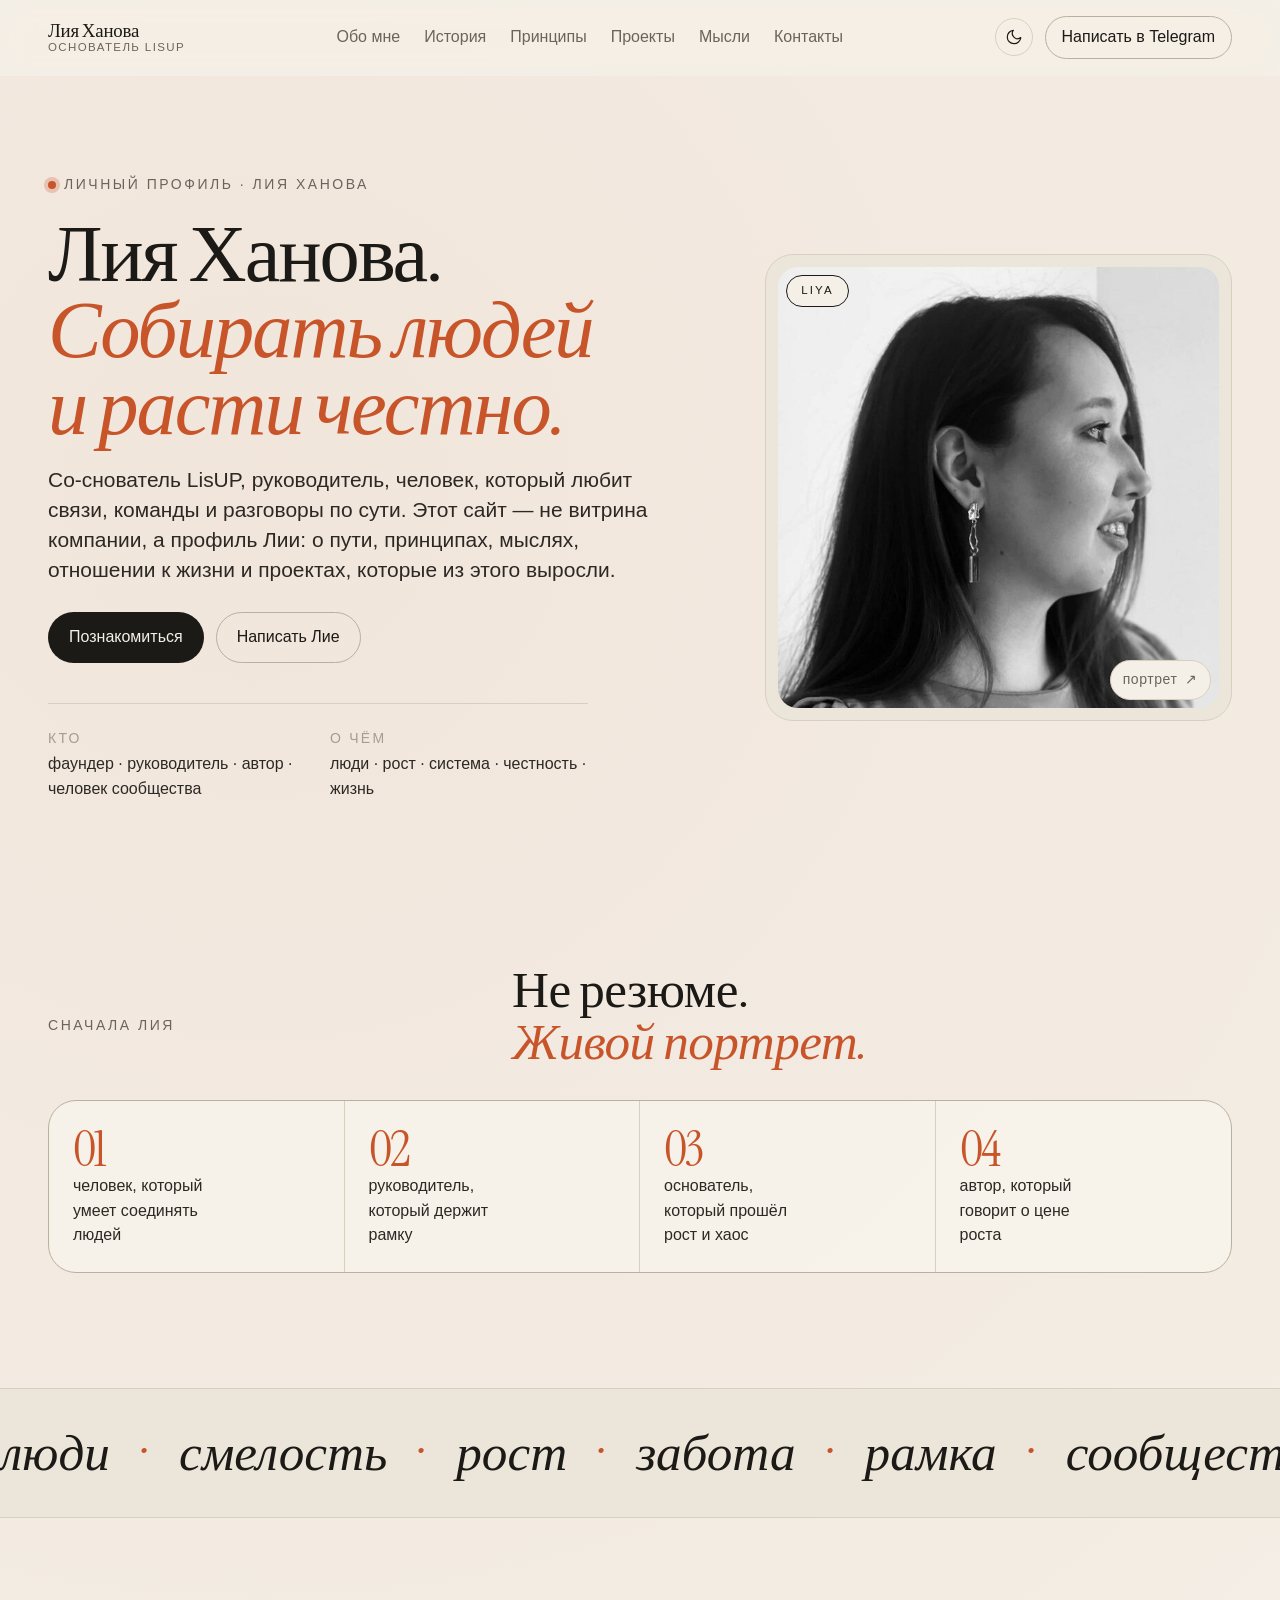
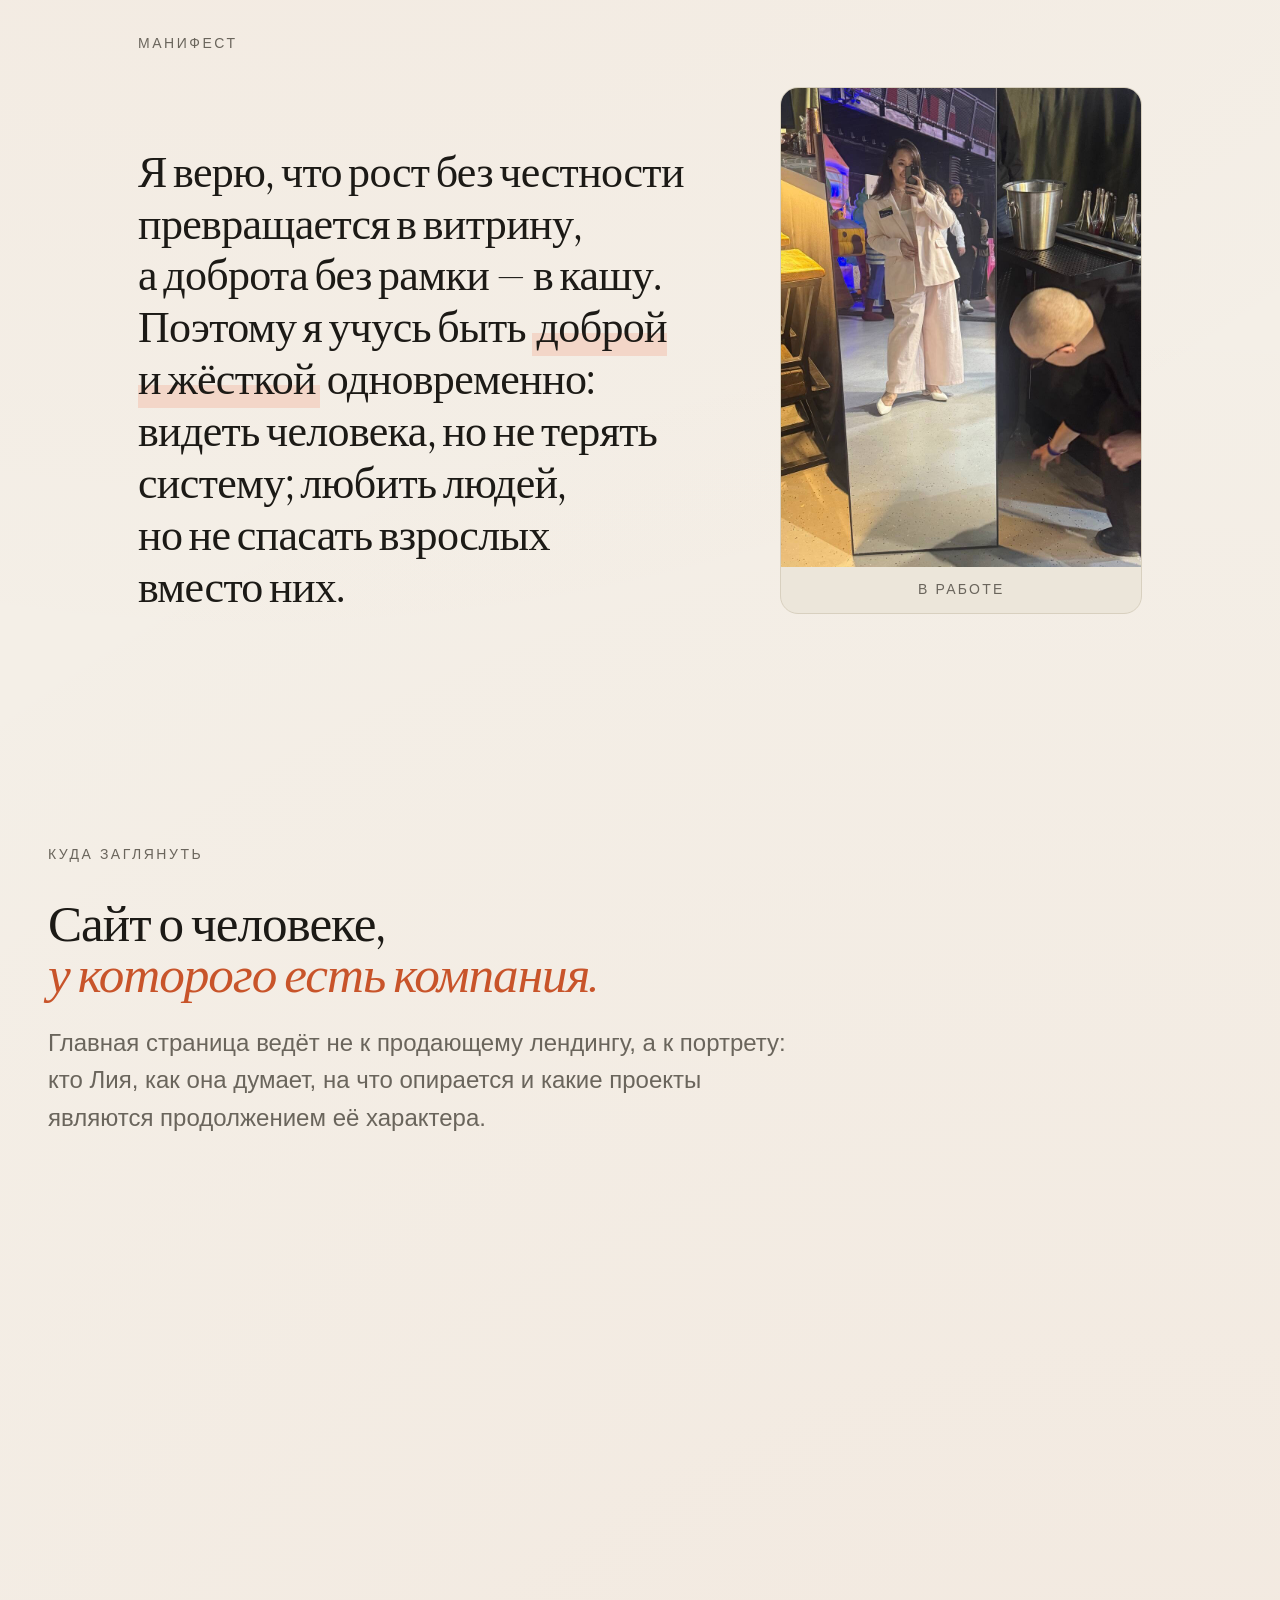
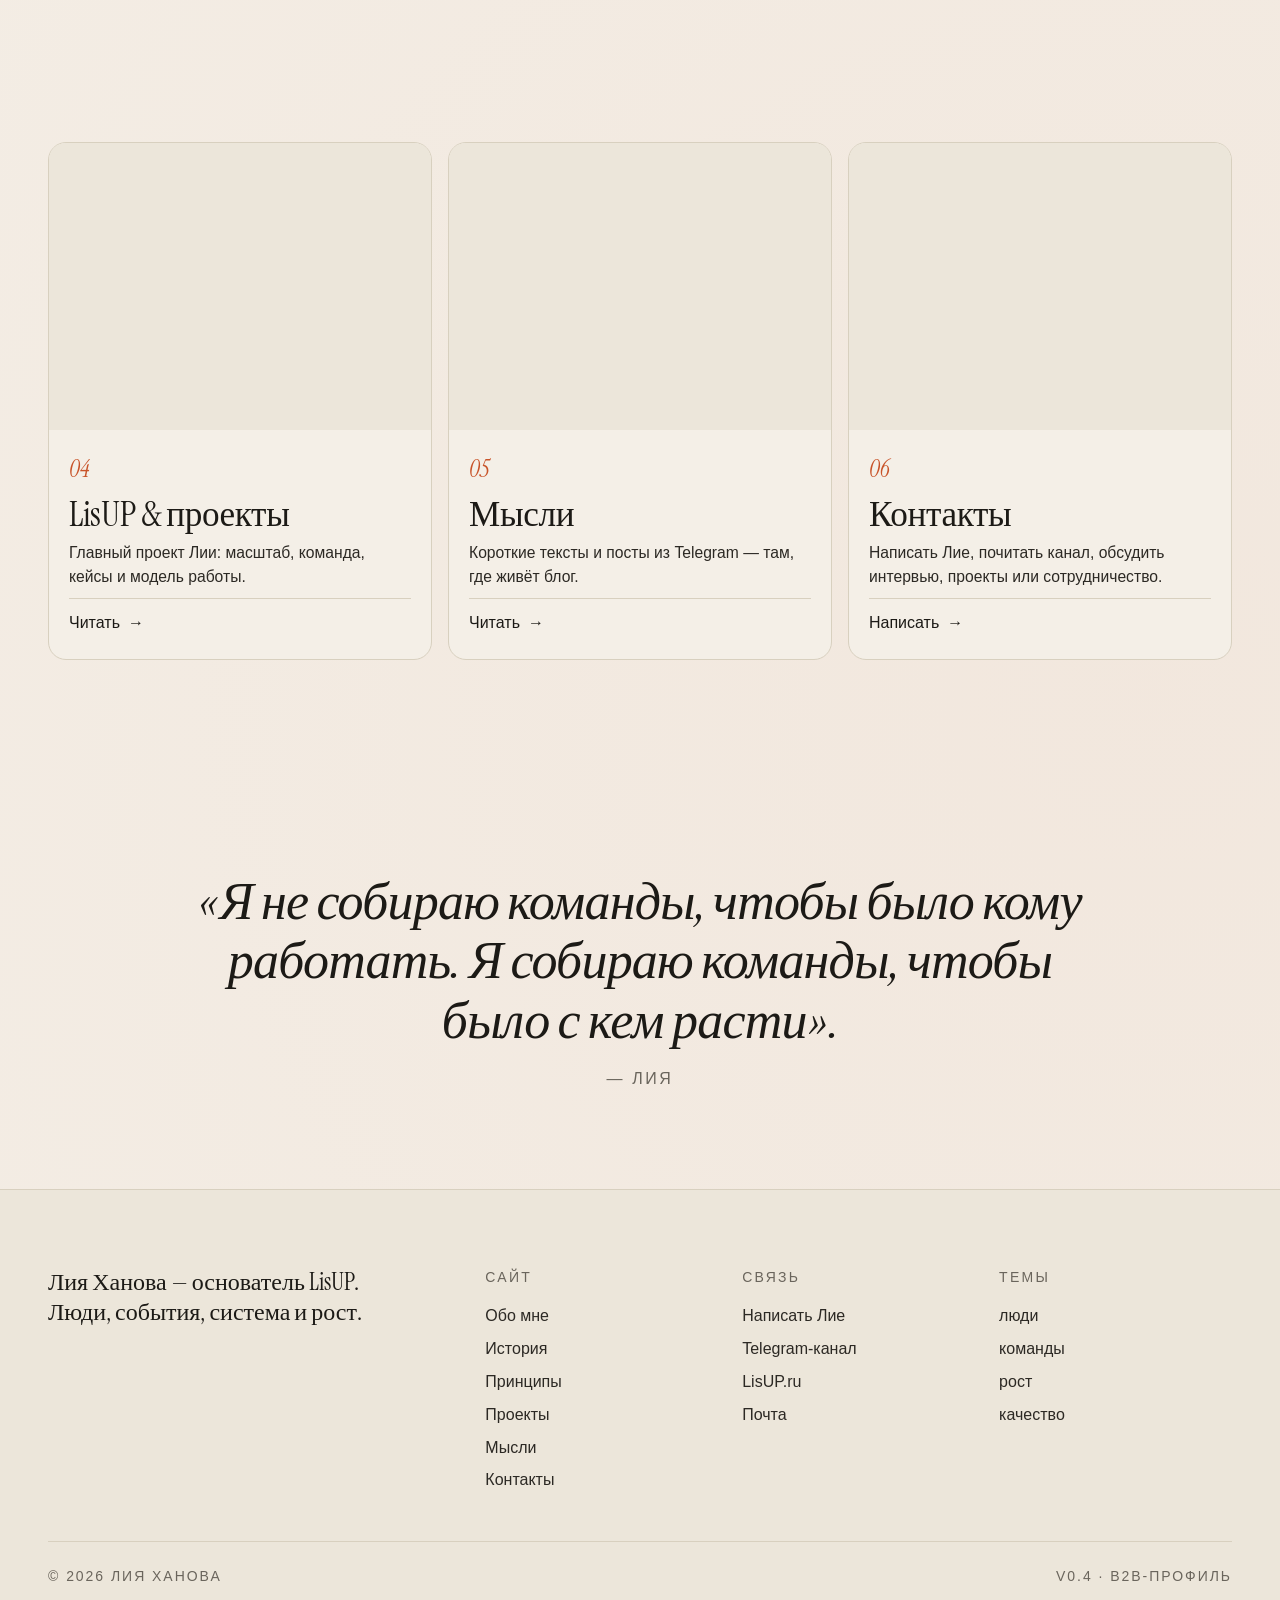
==== commit 00fb41d3: "Update founder description in index.html" ====
--- a/index.html
+++ b/index.html
@@ -91,7 +91,7 @@
           </h1>
 
           <p class="hero__lede">
-            Основатель LisUP, руководитель, человек, который любит связи,
+            Со-снователь LisUP, руководитель, человек, который любит связи,
             команды и&nbsp;разговоры по&nbsp;сути. Этот сайт&nbsp;— не&nbsp;витрина
             компании, а&nbsp;профиль Лии: о&nbsp;пути, принципах, мыслях,
             отношении к&nbsp;жизни и&nbsp;проектах, которые из&nbsp;этого выросли.
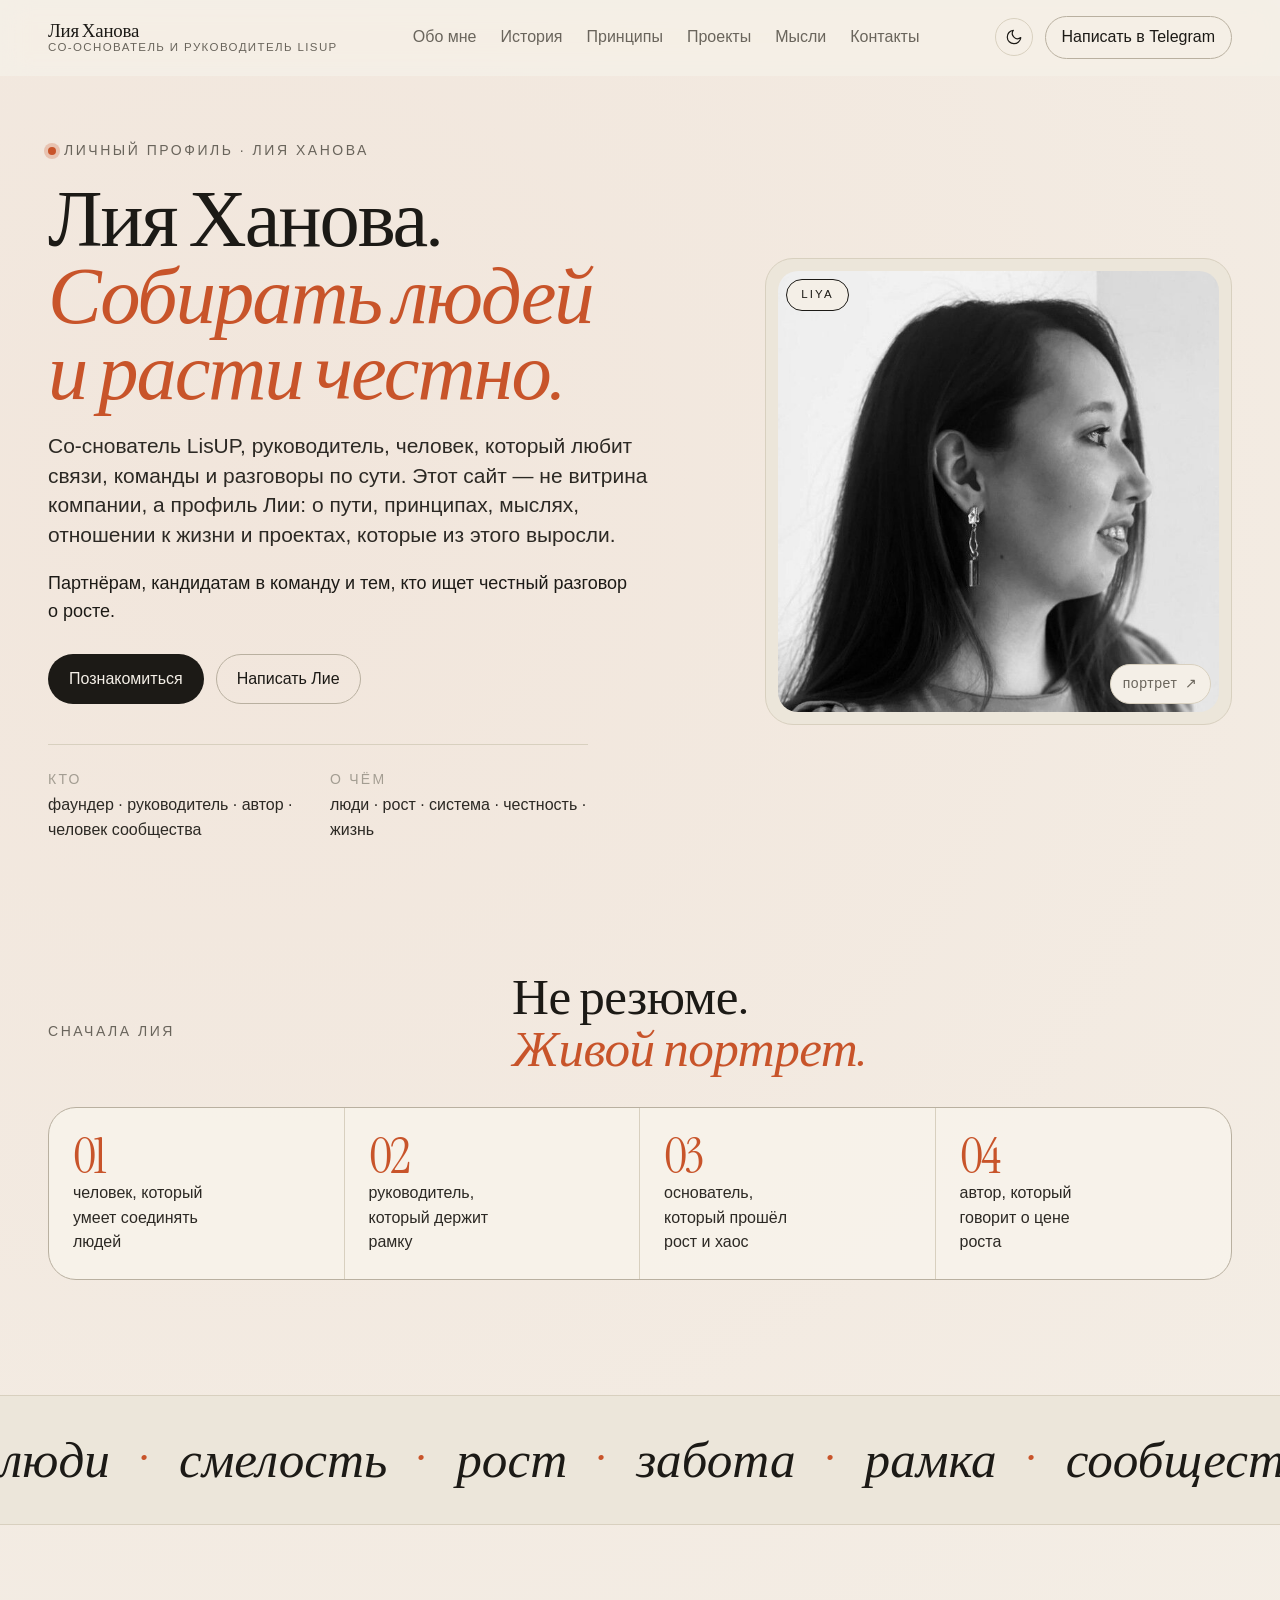
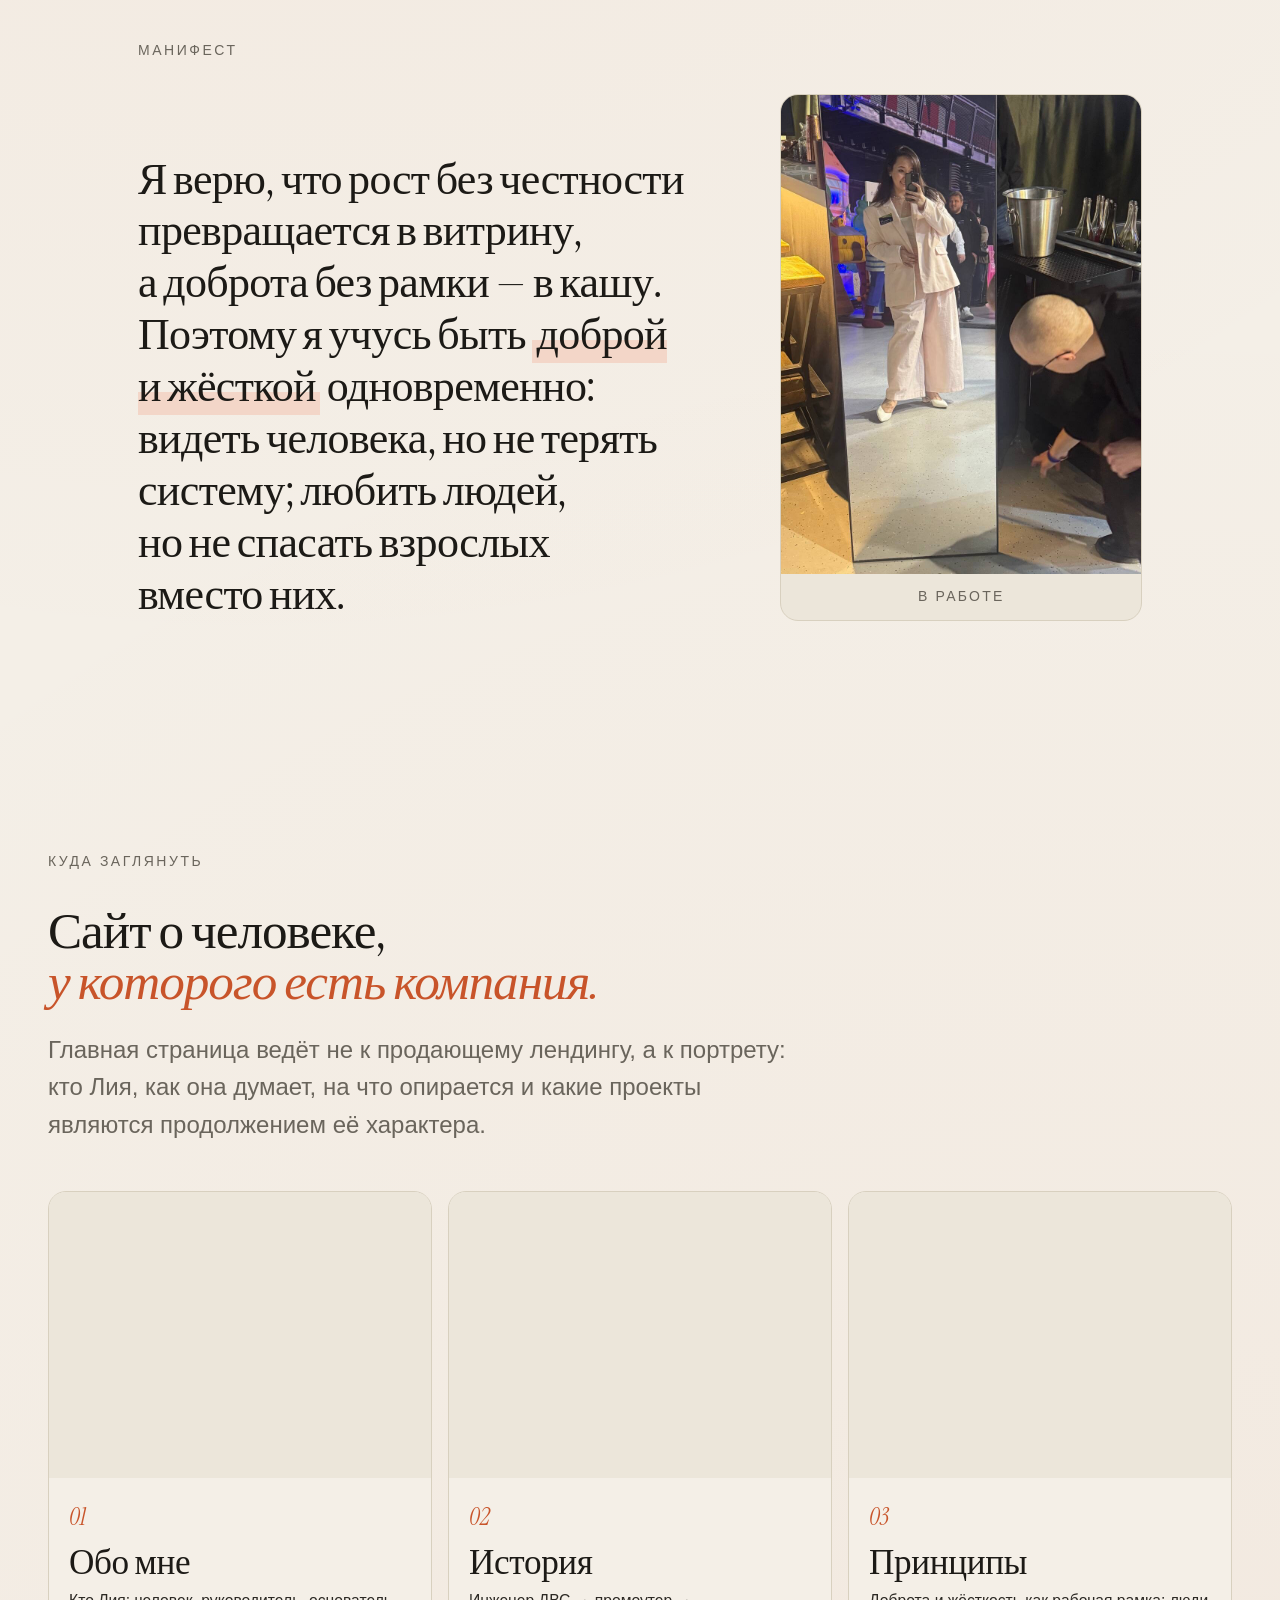
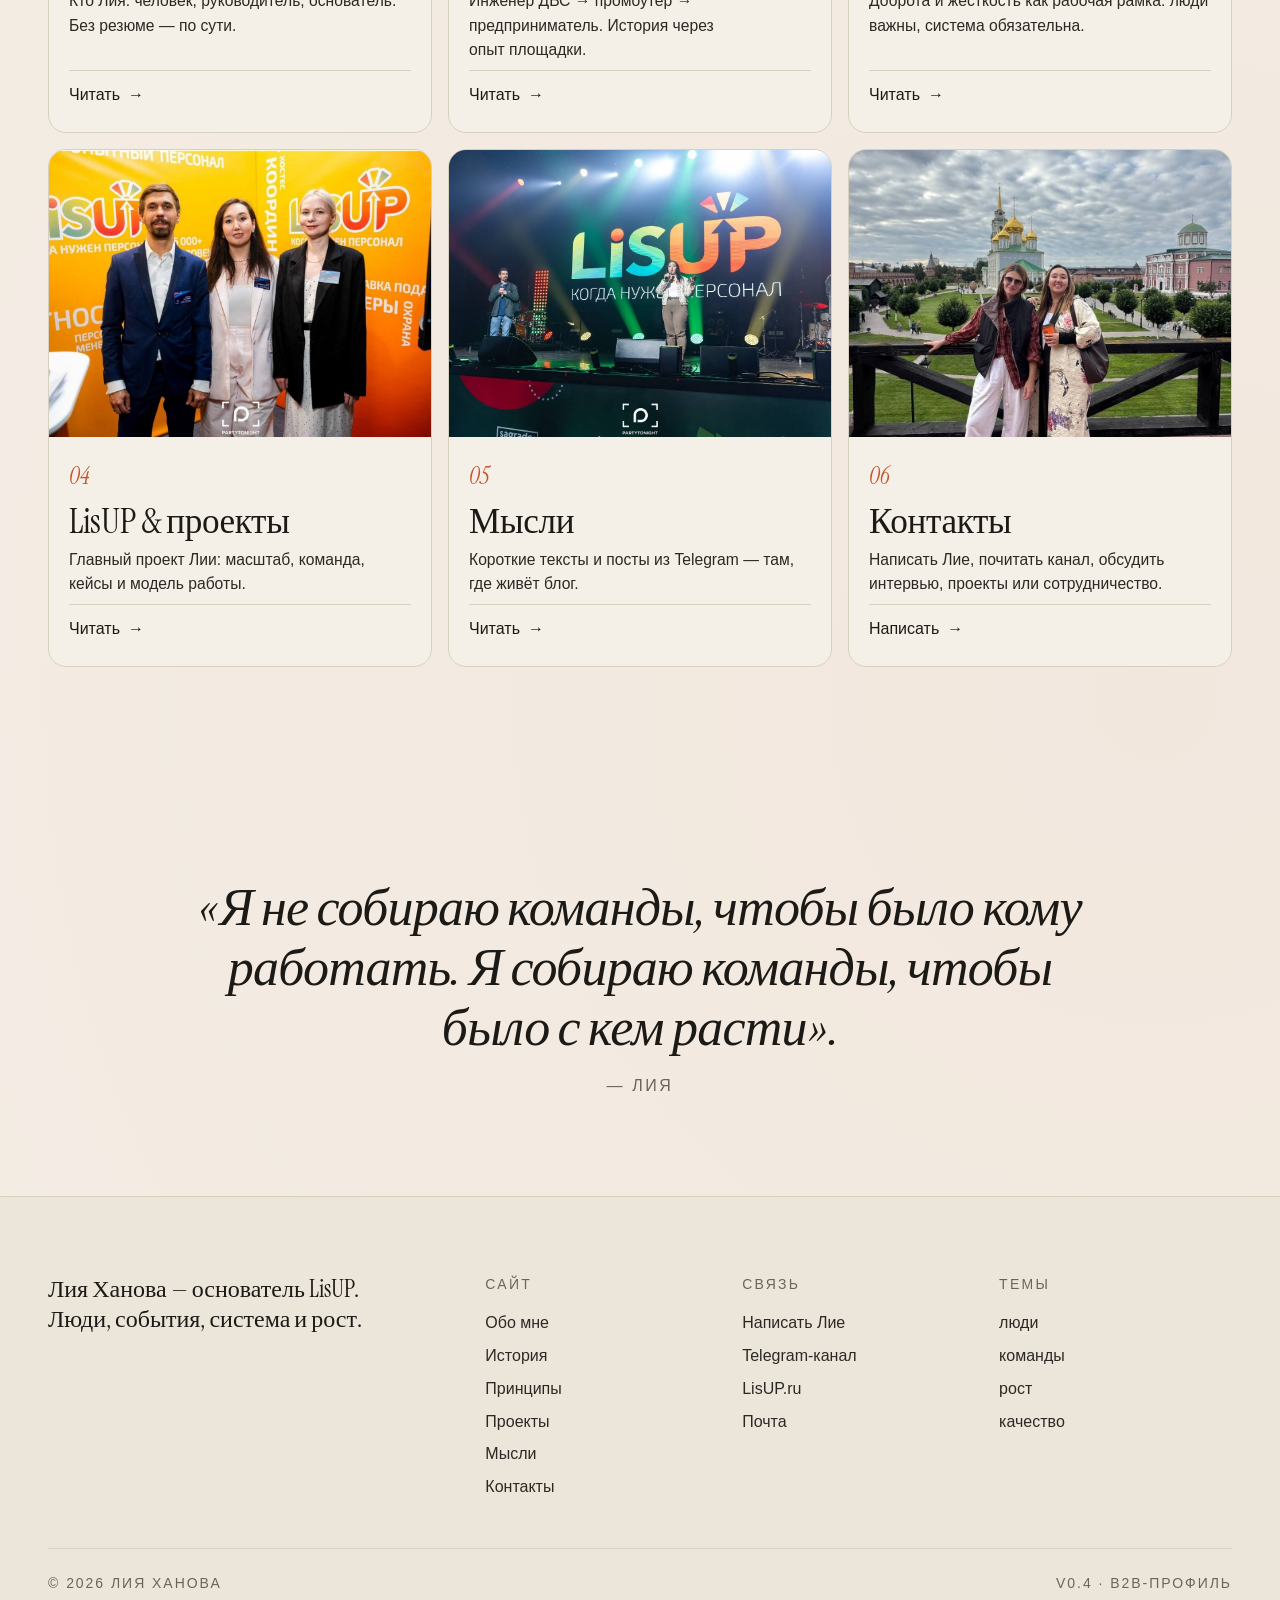
==== commit ba5b85ac: "Update index.html" ====
--- a/index.html
+++ b/index.html
@@ -3,10 +3,10 @@
   <head>
     <meta charset="utf-8" />
     <meta name="viewport" content="width=device-width, initial-scale=1" />
-    <title>Лия Ханова — основатель LisUP</title>
-    <meta name="description" content="Лия Ханова — основатель LisUP. Личный сайт: о людях, командах, росте и наставничестве. Принципы, история, проекты, мысли и контакты." />
+    <title>Лия Ханова — со-основатель и руководитель LisUP</title>
+    <meta name="description" content="Лия Ханова — со-основатель LisUP. Личный сайт: о людях, командах, росте и наставничестве. Принципы, история, проекты, мысли и контакты." />
     <meta name="theme-color" content="#F4EFE7" />
-    <meta property="og:title" content="Лия Ханова — основатель LisUP" />
+    <meta property="og:title" content="Лия Ханова — со-основатель и руководитель LisUP" />
     <meta property="og:description" content="Лия Ханова — основатель LisUP. Личный сайт: о людях, командах, росте и наставничестве. Принципы, история, проекты, мысли и контакты." />
     <meta property="og:type" content="profile" />
     <meta property="og:locale" content="ru_RU" />
@@ -25,7 +25,7 @@
         "@context": "https://schema.org",
         "@type": "Person",
         "name": "Лия Ханова",
-        "jobTitle": "Основатель LisUP",
+        "jobTitle": "Со-основатель и руководитель LisUP",
         "url": "https://lisup.ru",
         "email": "Liya.khanova@gmail.com",
         "sameAs": ["https://t.me/liyakhanova", "https://t.me/liya_khanova", "https://lisup.ru"],
@@ -40,7 +40,7 @@
       <a class="brand" href="index.html" aria-label="Лия Ханова, на главную">
         <span class="brand__text">
           <span class="brand__name">Лия Ханова</span>
-          <span class="brand__role">основатель LisUP</span>
+          <span class="brand__role">со-основатель и руководитель LisUP</span>
         </span>
       </a>
 
@@ -96,6 +96,9 @@
             компании, а&nbsp;профиль Лии: о&nbsp;пути, принципах, мыслях,
             отношении к&nbsp;жизни и&nbsp;проектах, которые из&nbsp;этого выросли.
           </p>
+          <p class="hero__subnote">
+  Партнёрам, кандидатам в команду и тем, кто ищет честный разговор о росте.
+</p>
 
           <div class="hero__actions">
             <a class="btn btn--primary" href="about.html">Познакомиться</a>
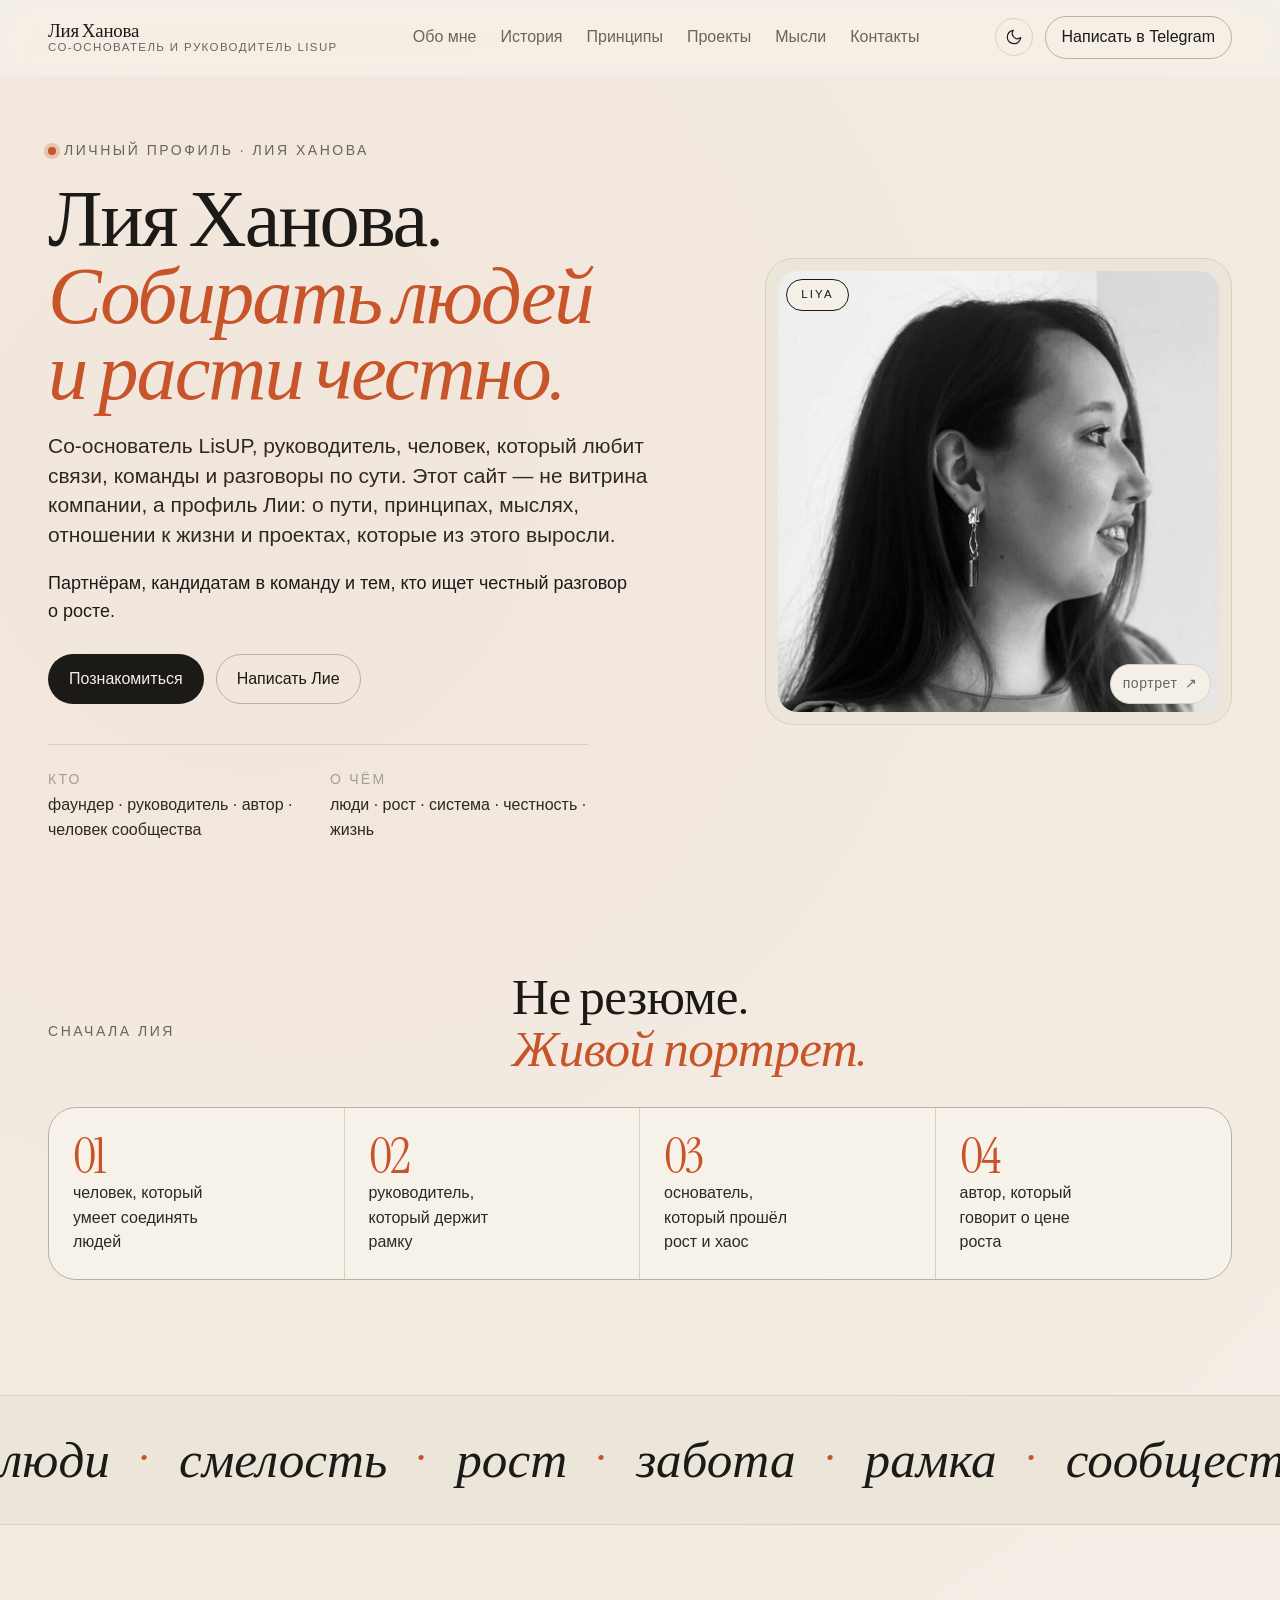
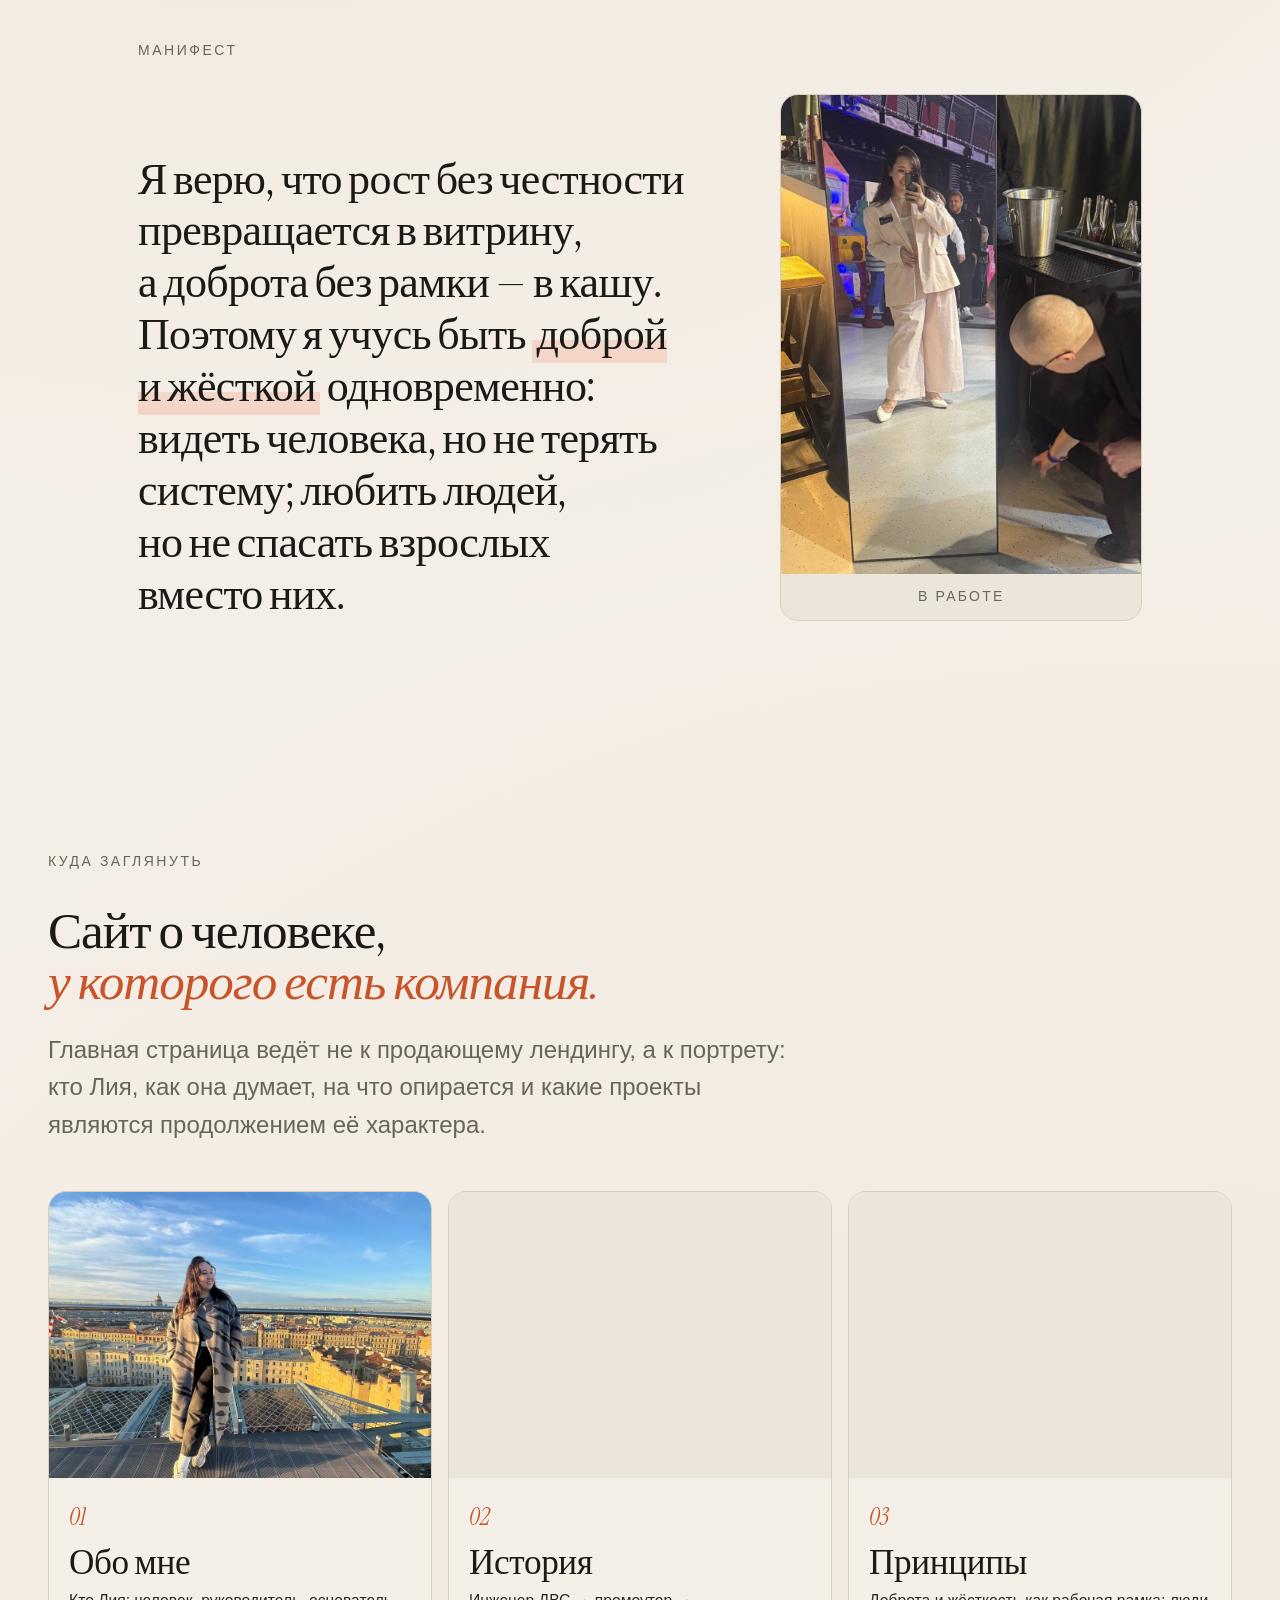
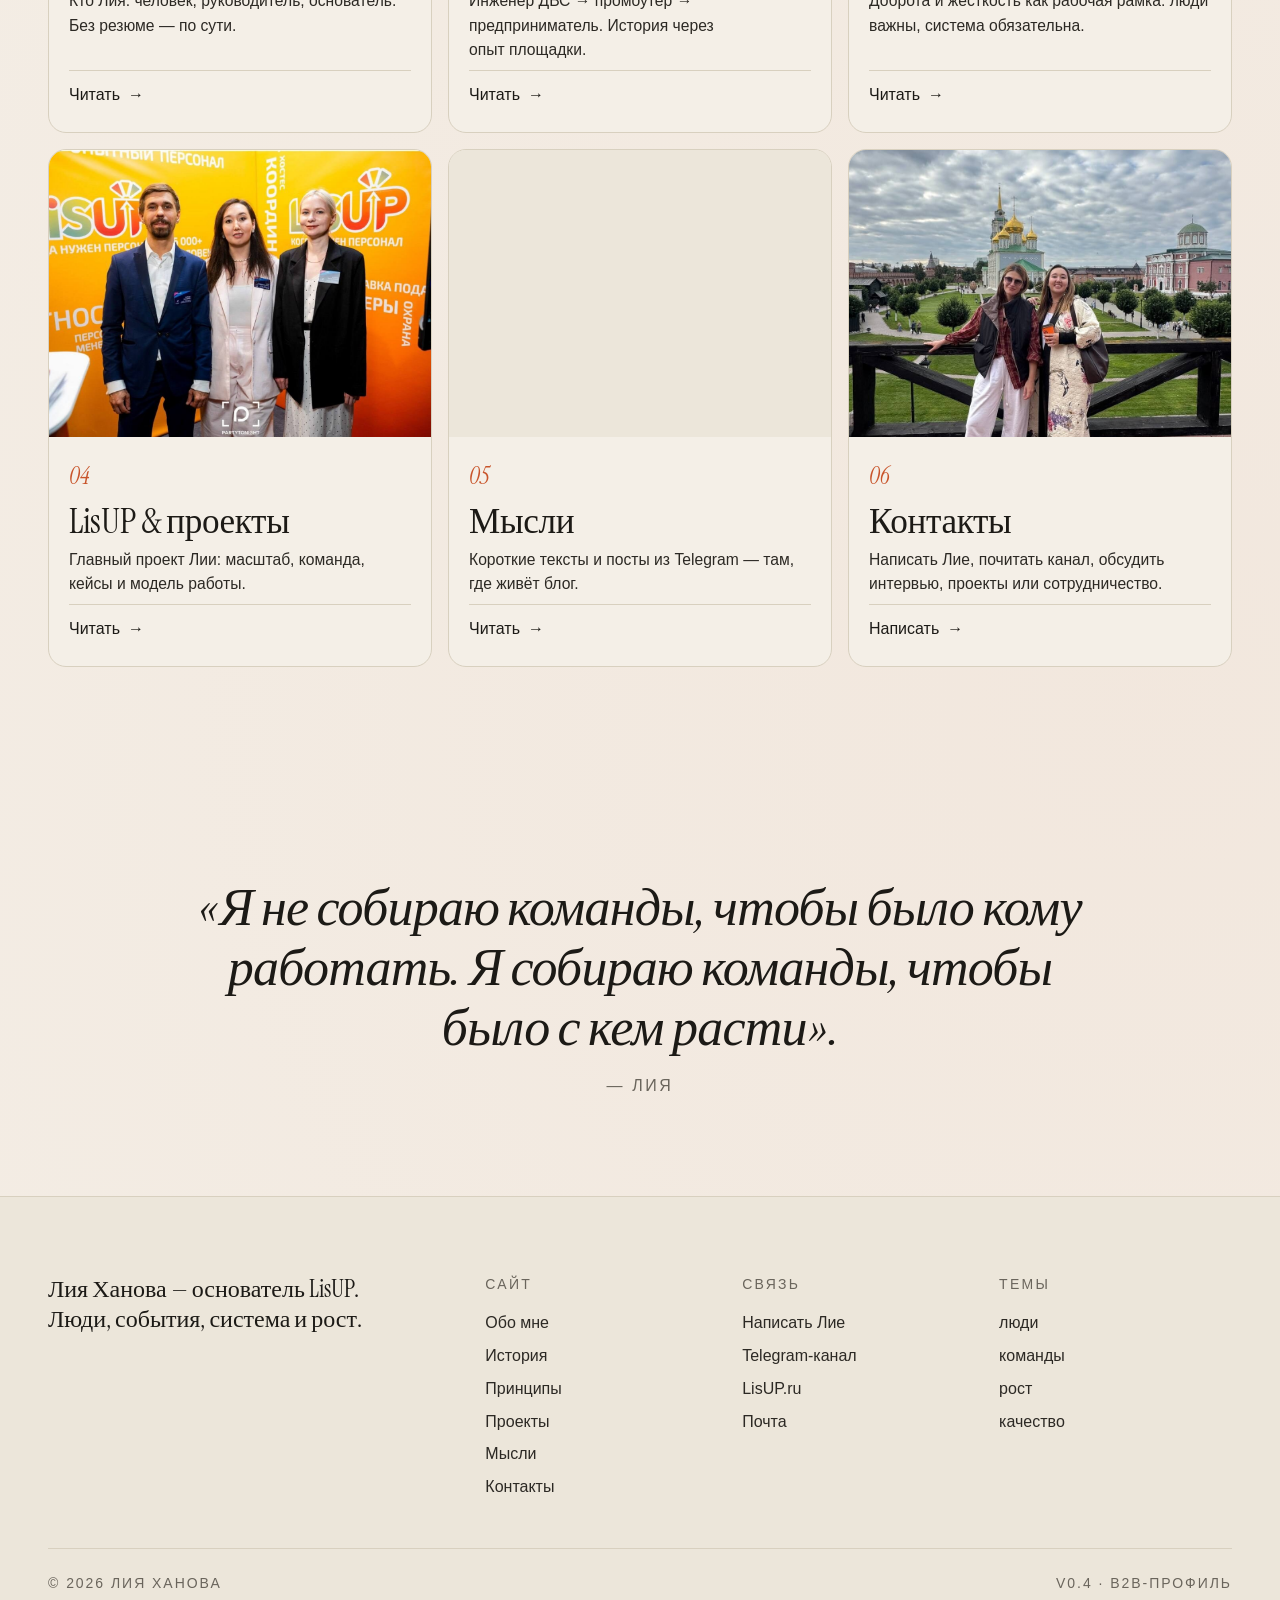
==== commit c10bf495: "Update index.html" ====
--- a/index.html
+++ b/index.html
@@ -7,7 +7,7 @@
     <meta name="description" content="Лия Ханова — со-основатель LisUP. Личный сайт: о людях, командах, росте и наставничестве. Принципы, история, проекты, мысли и контакты." />
     <meta name="theme-color" content="#F4EFE7" />
     <meta property="og:title" content="Лия Ханова — со-основатель и руководитель LisUP" />
-    <meta property="og:description" content="Лия Ханова — основатель LisUP. Личный сайт: о людях, командах, росте и наставничестве. Принципы, история, проекты, мысли и контакты." />
+    <meta property="og:description" content="Лия Ханова — со-основатель LisUP. Личный сайт: о людях, командах, росте и наставничестве. Принципы, история, проекты, мысли и контакты." />
     <meta property="og:type" content="profile" />
     <meta property="og:locale" content="ru_RU" />
     <meta property="og:image" content="assets/images/liya-hero-portrait.jpg" />
@@ -91,7 +91,7 @@
           </h1>
 
           <p class="hero__lede">
-            Со-снователь LisUP, руководитель, человек, который любит связи,
+            Со-основатель LisUP, руководитель, человек, который любит связи,
             команды и&nbsp;разговоры по&nbsp;сути. Этот сайт&nbsp;— не&nbsp;витрина
             компании, а&nbsp;профиль Лии: о&nbsp;пути, принципах, мыслях,
             отношении к&nbsp;жизни и&nbsp;проектах, которые из&nbsp;этого выросли.
